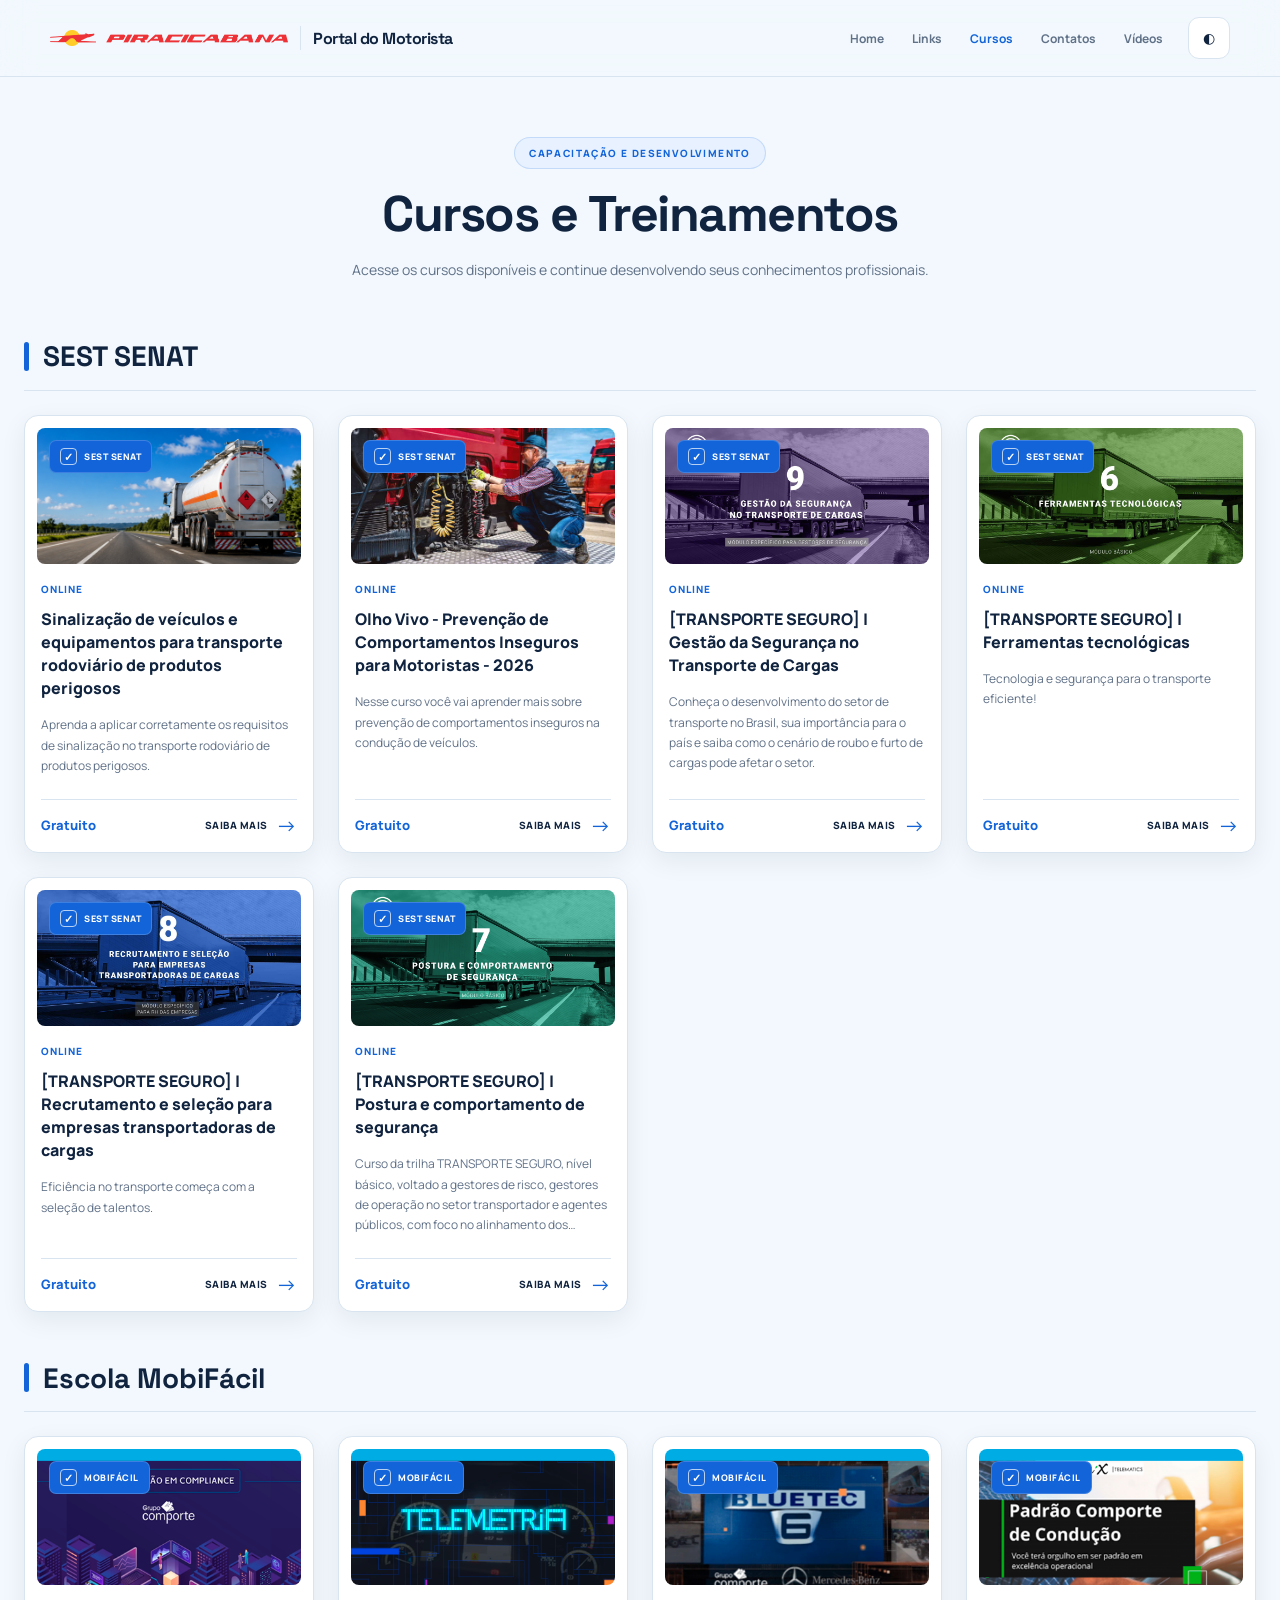
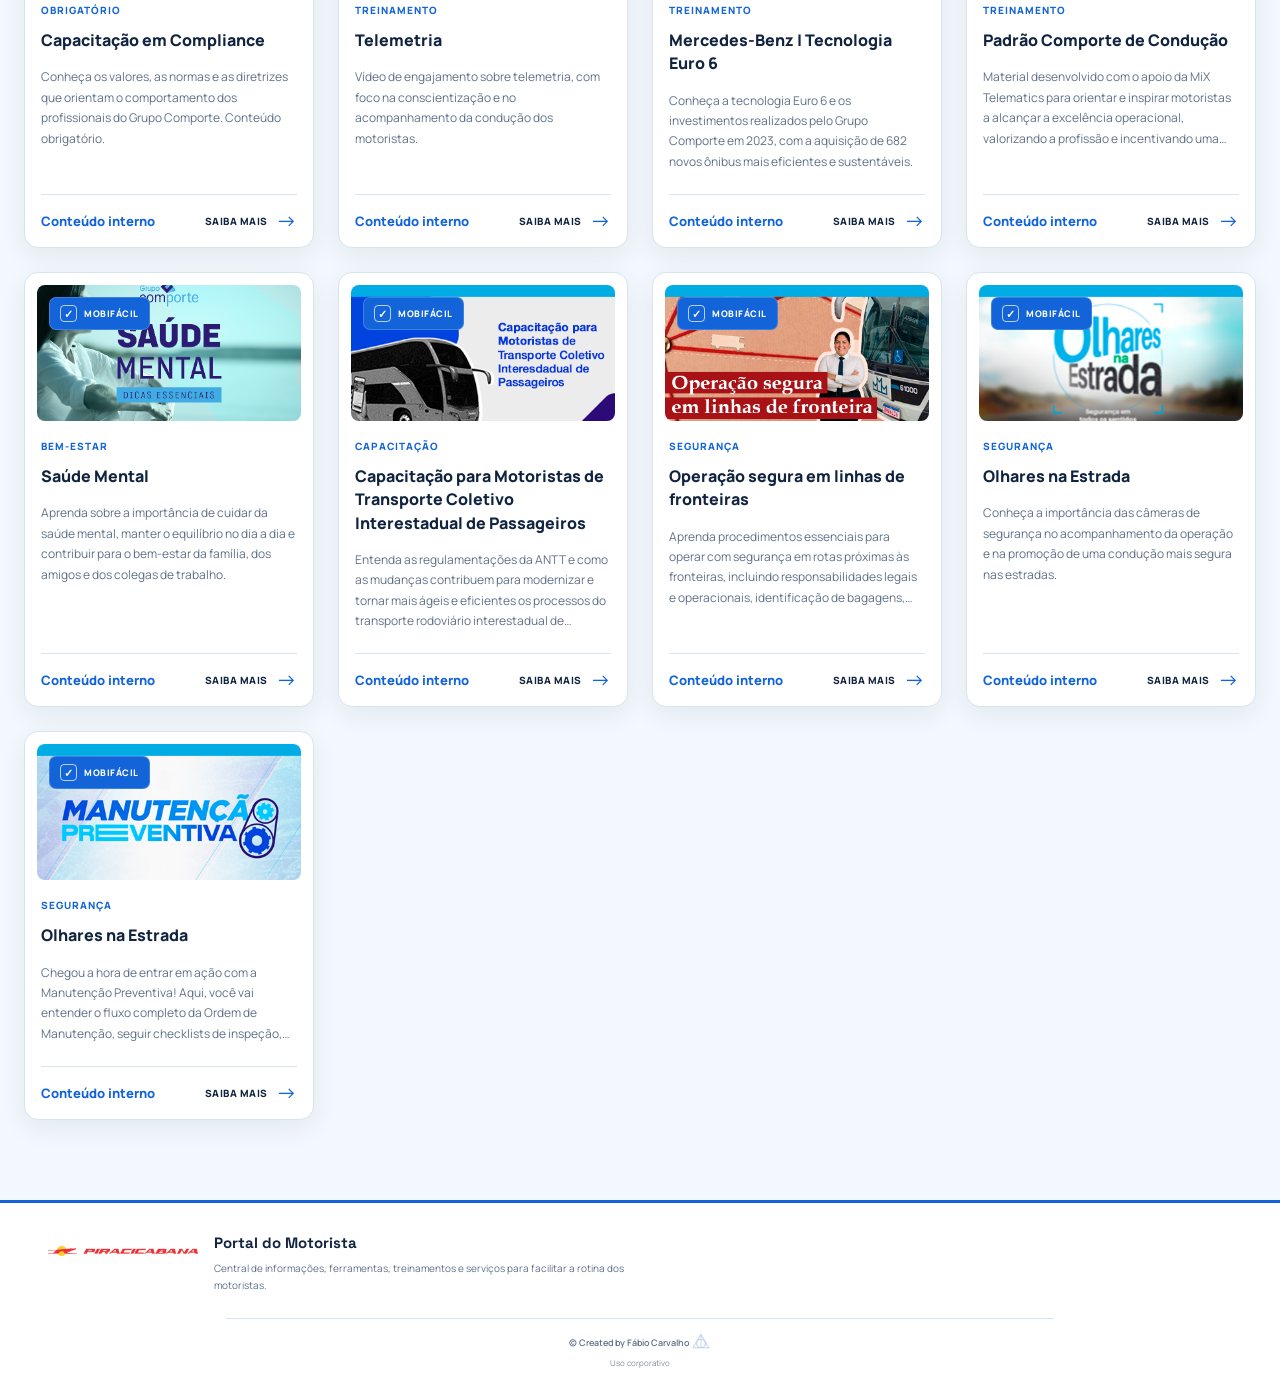
==== Cursos_sest_mobi.html @ 4ea22670 "Add files via upload" ====
<!DOCTYPE html>
<html lang="pt-BR">
<head>
    <meta charset="UTF-8">
    <meta name="viewport" content="width=device-width, initial-scale=1.0">

    <meta name="description"
          content="Portal do Motorista - Cursos EAD e treinamentos para motoristas.">

    <meta name="theme-color" content="#f2f8fd">

    <title>Cursos e Tutoriais | Portal do Motorista</title>

    <!-- Fontes -->
    <link rel="preconnect" href="https://fonts.googleapis.com">
    <link rel="preconnect" href="https://fonts.gstatic.com" crossorigin>

    <link href="https://fonts.googleapis.com/css2?family=Manrope:wght@400;500;600;700;800&family=Space+Grotesk:wght@500;600;700&display=swap"
          rel="stylesheet">

    <!-- CSS -->
    <link rel="stylesheet" href="css/Curso_EAD.css">

    <!-- Tema inicial -->
    <script>
        try {
            const tema = localStorage.getItem("portal-theme");
            if (tema === "dark") {
                document.documentElement.dataset.theme = "dark";
            }
        } catch (error) {
            // A página continua funcionando sem localStorage.
        }
    </script>
</head>

<body>

    <!-- =========================================
         CABEÇALHO
    ========================================== -->
    <header class="portal-header">

        <div class="header-container">

            <a href="index.html" class="portal-brand"
               aria-label="Portal do Motorista - Página inicial">

                <span class="portal-logo">
                    <img
                        src="Imagens/logo-piracicabana.png"
                        alt="Piracicabana"
                        onerror="this.style.display='none';"
                    >
                </span>

                <span class="brand-divider"></span>

                <span class="brand-title">
                    Portal do Motorista
                </span>

            </a>

            <!-- MENU DESKTOP -->
            <nav class="desktop-menu" aria-label="Menu principal">

                <a href="index.html">Home</a>

                <a href="index.html#links">Links</a>

                <a href="videos_e_tutoriais.html" class="active">
                    Cursos
                </a>

                <a href="index.html#contatos">Contatos</a>

                    <a href="videos_e_tutoriais.html">Vídeos <span></span></a>

            </nav>

            <!-- FERRAMENTAS -->
            <div class="header-tools">

                <button
                    class="portal-theme"
                    id="themeButton"
                    type="button"
                    aria-label="Ativar tema escuro"
                    title="Alternar tema"
                >
                    ◐
                </button>

                <button
                    class="menu-button"
                    id="menuButton"
                    type="button"
                    aria-label="Abrir menu"
                    aria-expanded="false"
                    aria-controls="mobileMenu"
                >
                    <span></span>
                    <span></span>
                    <span></span>
                </button>

            </div>

        </div>

        <!-- MENU MOBILE -->
        <nav class="mobile-menu"
             id="mobileMenu"
             aria-label="Menu para dispositivos móveis"
             inert>

            <a href="index.html">
                Home <span aria-hidden="true">→</span>
            </a>

            <a href="index.html#links">
                Links <span aria-hidden="true">→</span>
            </a>

            <a href="videos_e_tutoriais.html" class="active">
                Cursos <span aria-hidden="true">→</span>
            </a>

            <a href="index.html#contatos">
                Contatos <span aria-hidden="true">→</span>
            </a>

            <a href="videos_e_tutoriais.html">Vídeos<span></span></a>


        </nav>

    </header>

    <!-- =========================================
         CONTEÚDO PRINCIPAL
    ========================================== -->
    <main class="cursos-main">

        <section class="cursos-section"
                 aria-labelledby="paginaTitulo">

            <!-- INTRODUÇÃO -->
            <div class="cursos-header">

                <span class="section-tag">
                    CAPACITAÇÃO E DESENVOLVIMENTO
                </span>

                <h1 id="paginaTitulo">
                    Cursos e Treinamentos
                </h1>

                <p>
                    Acesse os cursos disponíveis e continue
                    desenvolvendo seus conhecimentos profissionais.
                </p>

            </div>

            <!--
                O JAVASCRIPT CRIA AUTOMATICAMENTE
                AS SEÇÕES SEST SENAT E MOBIFÁCIL.
            -->
            <div id="cursosGroups" class="cursos-groups"></div>

        </section>

    </main>

    <!-- =========================================
         RODAPÉ
    ========================================== -->
    <footer class="portal-footer" id="rodape">

        <div class="footer-container">

            <div class="footer-brand">

                <div class="footer-logo">

                    <span class="portal-logo small">

                        <img
                            src="Imagens/logo-piracicabana.png"
                            alt="Piracicabana"
                            onerror="this.style.display='none';"
                        >

                    </span>

                    <div class="footer-info">

                        <span class="footer-title">
                            Portal do Motorista
                        </span>

                        <p>
                            Central de informações, ferramentas,
                            treinamentos e serviços para facilitar
                            a rotina dos motoristas.
                        </p>

                    </div>

                </div>

            </div>

            <div class="footer-bottom">

                <span>
                    © Created by Fábio Carvalho
                    <img
                        src="Imagens/ChatGPT Image 16 de set. de 2026, 04_20_43.png"
                        alt=""
                        aria-hidden="true"
                    >
                </span>

                <span>Uso corporativo</span>

            </div>

        </div>

    </footer>

    <!-- JAVASCRIPT -->
    <script src="script/Script_EAD.js" defer></script>

</body>
</html>
---- css/Curso_EAD.css ----
/* =====================================================
   PORTAL DO MOTORISTA
   Cursos EAD — Piracicabana
   Tema claro/escuro e layout responsivo
===================================================== */

/* =====================================================
   1. VARIÁVEIS E TEMAS
===================================================== */

:root {
    color-scheme: light;

    --background: #f2f8fd;
    --foreground: #10233f;
    --card: #ffffff;
    --surface: #ffffff;

    --primary: #1264d8;
    --primary-soft: #e7f1ff;

    --muted: #607188;
    --border: #d8e4ef;

    --texto-principal: var(--foreground);
    --texto-secundario: var(--muted);
    --modal-fundo: var(--card);
    --vermelho: var(--primary);

    --radius: 13px;
    --shadow-card: 0 8px 26px rgba(16, 35, 63, 0.07);
    --shadow-hover: 0 16px 36px rgba(18, 100, 216, 0.15);

    --container: 1400px;
}

html[data-theme="dark"],
body.dark {
    color-scheme: dark;

    --background: #101b2d;
    --foreground: #edf5ff;
    --card: #19283d;
    --surface: #152238;

    --primary: #2f8cff;
    --primary-soft: #243b5b;

    --muted: #b0bfd2;
    --border: #334963;

    --texto-principal: var(--foreground);
    --texto-secundario: var(--muted);
    --modal-fundo: var(--card);
    --vermelho: var(--primary);

    --shadow-card: 0 8px 26px rgba(0, 0, 0, 0.16);
    --shadow-hover: 0 16px 36px rgba(0, 0, 0, 0.28);
}

/* =====================================================
   2. RESET
===================================================== */

* {
    box-sizing: border-box;
}

html {
    scroll-behavior: smooth;
    scroll-padding-top: 100px;
}

body {
    min-height: 100vh;
    margin: 0;

    display: flex;
    flex-direction: column;

    background: var(--background);
    color: var(--foreground);

    font-family: "Manrope", sans-serif;
    -webkit-font-smoothing: antialiased;

    transition:
        background-color 0.25s ease,
        color 0.25s ease;
}

body,
button,
a {
    -webkit-tap-highlight-color: transparent;
}

button,
input {
    font: inherit;
}

button {
    color: inherit;
}

a {
    color: inherit;
}

img {
    max-width: 100%;
}

button:focus-visible,
a:focus-visible {
    outline: 3px solid var(--primary);
    outline-offset: 4px;
}

::selection {
    background: var(--primary);
    color: #ffffff;
}

/* =====================================================
   3. CABEÇALHO — PADRÃO DO PORTAL DO MOTORISTA
   Mantém a identidade do CSS de referência
===================================================== */

.portal-header {
    position: sticky;
    top: 0;
    z-index: 1000;

    background: #f2f8fddd;
    border-bottom: 1px solid var(--border);

    backdrop-filter: blur(16px);
    -webkit-backdrop-filter: blur(16px);

    transition:
        background-color 0.25s ease,
        border-color 0.25s ease;
}

body.dark .portal-header,
html[data-theme="dark"] .portal-header {
    background: #101b2ddd;
}

.header-container {
    width: 100%;
    max-width: 1236px;
    min-height: 76px;

    margin: 0 auto;
    padding: 0 28px;

    display: flex;
    align-items: center;
    gap: 25px;

    position: relative;
}

/* MARCA / LOGO */

.portal-brand {
    min-width: 0;

    display: flex;
    align-items: center;
    gap: 12px;

    text-decoration: none;
    white-space: nowrap;
}

.portal-logo {
    flex: 0 0 auto;

    width: 238px;
    height: 38px;

    display: grid;
    place-items: center;

    overflow: hidden;
    border-radius: 11px;

    background: transparent;
    color: var(--primary);

    font-size: 21px;
    font-weight: 800;
}

.portal-logo img {
    display: block;
    width: 100%;
    height: 100%;
    object-fit: contain;
    object-position: left center;
}

.portal-logo.small {
    width: 30px;
    height: 30px;
    font-size: 16px;
    border-radius: 9px;
}

.brand-divider {
    height: 24px;
    border-left: 1px solid var(--border);
}

.brand-title {
    font-family: "Space Grotesk", sans-serif;
    font-size: 16px;
    font-weight: 700;
    letter-spacing: -0.03em;
}

/* MENU DESKTOP */

.desktop-menu {
    display: flex;
    align-items: center;
    gap: 28px;
    margin-left: auto;
}

.desktop-menu a,
.footer-column a,
.footer-column span {
    color: var(--muted);
    font-size: 12px;
    font-weight: 700;
    text-decoration: none;
    white-space: nowrap;
    transition: color 0.18s ease;
}

.desktop-menu a:hover,
.desktop-menu a.active,
.footer-column a:hover {
    color: var(--primary);
}

/* FERRAMENTAS DO HEADER */

.header-tools {
    display: flex;
    align-items: center;
    gap: 8px;
    flex: 0 0 auto;
}

.portal-theme,
.menu-button {
    width: 42px;
    height: 42px;
    padding: 0;

    display: grid;
    place-items: center;

    border: 1px solid var(--border);
    border-radius: 11px;

    background: var(--card);
    color: var(--foreground);

    cursor: pointer;

    transition:
        border-color 0.2s ease,
        background-color 0.2s ease,
        transform 0.2s ease;
}

.portal-theme {
    font-size: 22px;
    line-height: 1;
}

.portal-theme:hover,
.menu-button:hover {
    border-color: var(--primary);
    transform: translateY(-1px);
}

/* BOTÃO HAMBÚRGUER */

.menu-button {
    display: none;
    position: relative;
    overflow: visible;
}

.menu-button span {
    position: absolute;
    left: 50%;
    width: 21px;
    height: 2px;
    background: var(--foreground);
    border-radius: 10px;
    transform: translateX(-50%);

    transition:
        top 0.25s ease,
        transform 0.25s ease,
        opacity 0.25s ease,
        width 0.25s ease;
}

.menu-button span:nth-child(1) { top: 12px; }
.menu-button span:nth-child(2) { top: 19px; }
.menu-button span:nth-child(3) { top: 26px; }

.menu-button.active {
    border-color: var(--primary);
    background: var(--primary-soft);
}

.menu-button.active span:nth-child(1) {
    top: 19px;
    transform: translateX(-50%) rotate(45deg);
}

.menu-button.active span:nth-child(2) {
    opacity: 0;
    width: 0;
}

.menu-button.active span:nth-child(3) {
    top: 19px;
    transform: translateX(-50%) rotate(-45deg);
}

/* MENU MOBILE */

.mobile-menu {
    display: none;
}

/* TELAS MÉDIAS */

@media (max-width: 1200px) {
    .header-container {
        gap: 16px;
        padding-right: 22px;
        padding-left: 22px;
    }

    .portal-logo {
        width: 190px;
    }

    .desktop-menu {
        gap: 18px;
    }
}

/* CELULAR / MENU MOBILE */

@media (max-width: 760px) {
    .header-container {
        min-height: 68px;
        padding: 0 18px;
    }

    .portal-brand {
        display: flex;
        align-items: center;
        gap: 8px;
    }

    .portal-logo {
        width: 190px;
        height: 32px;
    }

    .brand-title {
        font-size: 14px;
    }

    .brand-divider {
        height: 20px;
    }

    .header-tools {
        margin-left: auto;
        gap: 8px;
    }

    .portal-theme {
        display: grid;
        place-items: center;
    }

    .menu-button {
        display: grid;
        place-items: center;
    }

    .desktop-menu {
        display: none;
    }

    .mobile-menu {
        position: absolute;
        top: 100%;
        right: 0;
        left: 0;
        z-index: 1001;

        display: flex;
        flex-direction: column;
        padding: 10px 18px 20px;

        background: var(--background);
        border-bottom: 1px solid var(--border);
        box-shadow: 0 12px 24px rgba(0, 0, 0, 0.06);

        opacity: 0;
        visibility: hidden;
        pointer-events: none;
        transform: translateY(-8px);

        transition:
            opacity 0.22s ease,
            visibility 0.22s ease,
            transform 0.22s ease;
    }

    .mobile-menu.active {
        opacity: 1;
        visibility: visible;
        pointer-events: auto;
        transform: translateY(0);
    }

    .mobile-menu a {
        display: flex;
        align-items: center;
        justify-content: space-between;
        gap: 15px;

        padding: 15px 4px;
        border-bottom: 1px solid var(--border);

        color: var(--foreground);
        font-family: "Space Grotesk", sans-serif;
        font-size: 16px;
        font-weight: 700;
        text-decoration: none;

        transition: color 0.2s ease;
    }

    .mobile-menu a:last-child {
        border-bottom: 0;
    }

    .mobile-menu a:hover,
    .mobile-menu a.active {
        color: var(--primary);
    }

    .mobile-menu a span {
        color: var(--primary);
    }
}

@media (max-width: 430px) {
    .header-container {
        gap: 10px;
        padding-right: 12px;
        padding-left: 12px;
    }

    .portal-brand {
        gap: 8px;
    }

    .portal-brand .portal-logo {
        width: 125px;
        height: 30px;
    }

    .brand-title {
        font-size: 12px;
    }

    .portal-theme,
    .menu-button {
        width: 38px;
        height: 38px;
    }
}

/* =====================================================
   7. CONTEÚDO DOS CURSOS
===================================================== */

.cursos-main {
    flex: 1;
    width: 100%;

    padding: 60px 24px 80px;
}

.cursos-section {
    width: 100%;
    max-width: var(--container);

    margin: 0 auto;
}

/* INTRODUÇÃO */

.cursos-header {
    max-width: 760px;

    margin: 0 auto 56px;

    text-align: center;
}

.section-tag {
    display: inline-flex;
    align-items: center;
    justify-content: center;

    padding: 8px 14px;
    margin-bottom: 17px;

    border: 1px solid rgba(18, 100, 216, 0.17);
    border-radius: 999px;

    background: var(--primary-soft);
    color: var(--primary);

    font-size: 10px;
    font-weight: 800;
    letter-spacing: 1.4px;
}

.cursos-header h1 {
    margin: 0 0 15px;

    color: var(--texto-principal);

    font-family: "Space Grotesk", sans-serif;
    font-size: clamp(32px, 4.5vw, 50px);
    font-weight: 700;
    letter-spacing: -1.5px;
    line-height: 1.12;
}

.cursos-header p {
    max-width: 650px;

    margin: 0 auto;

    color: var(--texto-secundario);

    font-size: 14px;
    line-height: 1.8;
}

/* =====================================================
   8. GRUPOS DE CURSOS
===================================================== */

.cursos-groups {
    display: flex;
    flex-direction: column;
    gap: 48px;

    width: 100%;
}

.curso-group {
    width: 100%;
    min-width: 0;
}

.curso-group-title {
    display: flex;
    align-items: center;
    gap: 14px;

    margin: 0 0 24px;
    padding: 0 0 15px;

    color: var(--texto-principal);

    font-family: "Space Grotesk", sans-serif;
    font-size: clamp(22px, 2.5vw, 28px);
    font-weight: 700;
    line-height: 1.3;

    border-bottom: 1px solid var(--border);
}

.curso-group-title::before {
    content: "";

    display: block;
    flex: 0 0 auto;

    width: 5px;
    height: 29px;

    border-radius: 8px;
    background: var(--primary);
}

.cursos-grid {
    display: grid;

    grid-template-columns: repeat(4, minmax(0, 1fr));
    gap: 24px;

    align-items: stretch;
}

/* =====================================================
   9. CARD DO CURSO
===================================================== */

.curso-card {
    min-width: 0;
    min-height: 100%;

    display: flex;
    flex-direction: column;

    overflow: hidden;

    background: var(--card);
    color: var(--texto-principal);

    border: 1px solid var(--border);
    border-radius: 14px;

    box-shadow: var(--shadow-card);

    transition:
        transform 0.25s ease,
        box-shadow 0.25s ease,
        border-color 0.25s ease,
        background-color 0.25s ease;
}

.curso-card:hover {
    transform: translateY(-5px);

    border-color: var(--primary);
    box-shadow: var(--shadow-hover);
}

.curso-imagem-link {
    display: block;
    padding: 12px 12px 0;

    text-decoration: none;
}

.curso-imagem {
    position: relative;

    width: 100%;
    aspect-ratio: 291 / 150;

    overflow: hidden;

    border-radius: 8px;
    background: var(--primary-soft);
}

.curso-imagem img {
    display: block;

    width: 100%;
    height: 100%;

    object-fit: cover;

    transition: transform 0.4s ease;
}

.curso-card:hover .curso-imagem img {
    transform: scale(1.045);
}

/* IMAGEM INDISPONÍVEL */

.curso-imagem img.imagem-indisponivel {
    object-fit: contain;
    padding: 18px;
}

/* SELO SOBRE A IMAGEM */

.curso-selo {
    position: absolute;
    top: 12px;
    left: 12px;

    max-width: calc(100% - 24px);

    display: inline-flex;
    align-items: center;
    gap: 7px;

    padding: 7px 10px;

    overflow: hidden;

    border: 1px solid rgba(255, 255, 255, 0.18);
    border-radius: 7px;

    background: var(--primary);
    color: #ffffff;

    font-size: 9px;
    font-weight: 800;
    letter-spacing: 0.5px;

    white-space: nowrap;
    text-overflow: ellipsis;
}

.curso-selo-icone {
    width: 17px;
    height: 17px;

    display: inline-flex;
    align-items: center;
    justify-content: center;

    flex: 0 0 auto;

    border: 1px solid rgba(255, 255, 255, 0.7);
    border-radius: 4px;

    font-size: 11px;
    line-height: 1;
}

/* =====================================================
   10. INFORMAÇÕES DO CURSO
===================================================== */

.curso-conteudo {
    flex: 1;

    display: flex;
    flex-direction: column;

    padding: 18px 16px 16px;
}

.curso-categoria {
    display: block;

    margin-bottom: 12px;

    color: var(--primary);

    font-size: 10px;
    font-weight: 800;
    letter-spacing: 1px;
    text-transform: uppercase;
}

.curso-titulo {
    margin: 0 0 15px;

    color: var(--texto-principal);

    font-family: "Manrope", sans-serif;
    font-size: 16px;
    font-weight: 800;
    line-height: 1.45;

    overflow-wrap: anywhere;
}

.curso-descricao {
    display: -webkit-box;
    -webkit-box-orient: vertical;
    -webkit-line-clamp: 4;

    overflow: hidden;

    margin: 0 0 22px;

    color: var(--texto-secundario);

    font-size: 12px;
    font-weight: 400;
    line-height: 1.7;
}

/* =====================================================
   11. RODAPÉ DO CARD
===================================================== */

.curso-rodape {
    display: flex;
    align-items: center;
    justify-content: space-between;
    flex-wrap: wrap;

    gap: 12px;

    margin-top: auto;
    padding-top: 15px;

    border-top: 1px solid var(--border);
}

.curso-preco {
    color: var(--primary);

    font-size: 13px;
    font-weight: 800;
}

.curso-link {
    display: inline-flex;
    align-items: center;
    justify-content: center;
    gap: 8px;

    color: var(--texto-principal);

    font-size: 10px;
    font-weight: 800;
    letter-spacing: 0.5px;

    text-decoration: none;
    white-space: nowrap;

    transition: color 0.2s ease;
}

.curso-link:hover {
    color: var(--primary);
}

.curso-seta {
    color: var(--primary);

    font-size: 21px;
    font-weight: 400;
    line-height: 1;

    transition: transform 0.2s ease;
}

.curso-link:hover .curso-seta {
    transform: translateX(4px);
}

.curso-link:focus-visible,
.curso-imagem-link:focus-visible {
    outline: 3px solid var(--primary);
    outline-offset: 3px;
}

/* =====================================================
   12. RODAPÉ DO PORTAL
===================================================== */

.portal-footer {
    width: 100%;
    margin-top: auto;

    background: var(--card);
    border-top: 3px solid var(--primary);

    transition:
        background-color 0.25s ease,
        border-color 0.25s ease;
}

.footer-container {
    width: 100%;
    max-width: 1240px;

    margin: 0 auto;
    padding: 28px 28px 0;

    display: flex;
    flex-direction: column;
}

.footer-brand {
    display: flex;
    align-items: flex-start;
}

.footer-logo {
    display: flex;
    align-items: flex-start;
    gap: 16px;
}

.footer-logo .portal-logo.small {
    width: 150px;
    height: 35px;

    margin-top: 2px;
}

.footer-info {
    display: flex;
    flex-direction: column;
}

.footer-title {
    display: block;

    color: var(--foreground);

    font-family: "Space Grotesk", sans-serif;
    font-size: 15px;
    font-weight: 700;
    line-height: 1.6;
}

.footer-info p {
    max-width: 420px;

    margin: 5px 0 0;

    color: var(--muted);

    font-size: 10px;
    line-height: 1.7;
}

.footer-bottom {
    width: 70%;

    margin: 24px auto 0;
    padding: 15px 0 18px;

    display: flex;
    flex-direction: column;
    align-items: center;
    justify-content: center;

    gap: 5px;

    border-top: 1px solid var(--border);

    color: var(--muted);

    font-size: 9px;
    line-height: 1.5;
    text-align: center;
}

.footer-bottom span:first-child {
    display: inline-flex;
    align-items: center;
    justify-content: center;
    gap: 3px;

    font-weight: 600;
}

.footer-bottom span img {
    display: inline-block;

    width: 18px;
    height: 18px;

    object-fit: contain;

    position: relative;
    top: -2px;
}

.footer-bottom span:last-child {
    font-size: 8px;
    opacity: 0.8;
}

/* =====================================================
   13. TELAS MÉDIAS
===================================================== */

@media (max-width: 1200px) {
    .header-container {
        gap: 16px;
        padding-right: 22px;
        padding-left: 22px;
    }

    .portal-logo {
        width: 155px;
    }

    .desktop-menu {
        gap: 17px;
    }

    .desktop-menu a {
        font-size: 11px;
    }

    .cursos-grid {
        grid-template-columns: repeat(3, minmax(0, 1fr));
        gap: 20px;
    }
}

/* =====================================================
   14. TABLETS E MENU MOBILE
===================================================== */

@media (max-width: 760px) {
    .header-container {
        min-height: 70px;
        padding: 0 20px;
    }

    .desktop-menu {
        display: none;
    }

    .header-tools {
        margin-left: auto;
    }

    .menu-button {
        display: grid;
    }

    .mobile-menu {
        position: absolute;
        top: 100%;
        right: 0;
        left: 0;
        z-index: 1001;

        display: flex;
        flex-direction: column;

        padding: 8px 22px 18px;

        background: var(--background);
        border-bottom: 1px solid var(--border);
        box-shadow: 0 12px 24px rgba(0, 0, 0, 0.06);

        opacity: 0;
        visibility: hidden;
        pointer-events: none;

        transform: translateY(-8px);

        transition:
            opacity 0.22s ease,
            visibility 0.22s ease,
            transform 0.22s ease;
    }

    .mobile-menu.active {
        opacity: 1;
        visibility: visible;
        pointer-events: auto;
        transform: translateY(0);
    }

    .mobile-menu a {
        display: flex;
        align-items: center;
        justify-content: space-between;

        gap: 15px;

        padding: 15px 4px;

        border-bottom: 1px solid var(--border);

        color: var(--foreground);

        font-family: "Space Grotesk", sans-serif;
        font-size: 15px;
        font-weight: 700;

        text-decoration: none;

        transition: color 0.2s ease;
    }

    .mobile-menu a:last-child {
        border-bottom: 0;
    }

    .mobile-menu a:hover,
    .mobile-menu a.active {
        color: var(--primary);
    }

    .mobile-menu a span {
        color: var(--primary);
        font-size: 19px;
    }

    .cursos-main {
        padding: 48px 22px 60px;
    }

    .cursos-header {
        margin-bottom: 42px;
    }

    .cursos-grid {
        grid-template-columns: repeat(2, minmax(0, 1fr));
        gap: 18px;
    }

    .curso-group-title {
        font-size: 24px;
    }

    .footer-container {
        padding-right: 22px;
        padding-left: 22px;
    }
}

/* =====================================================
   15. CELULARES
===================================================== */

@media (max-width: 560px) {
    .header-container {
        min-height: 66px;
        padding: 0 13px;
        gap: 9px;
    }

    .portal-brand {
        gap: 8px;
    }

    .portal-brand .portal-logo {
       width: 238px;
    height: 38px;
    }

    .brand-divider {
        height: 21px;
    }

    .brand-title {
        max-width: 105px;

        font-size: 11px;
        line-height: 1.25;

        white-space: normal;
    }

    .header-tools {
        gap: 6px;
    }

    .portal-theme,
    .menu-button {
        width: 37px;
        height: 37px;
        border-radius: 9px;
    }

    .portal-theme {
        font-size: 19px;
    }

    .mobile-menu {
        padding-right: 16px;
        padding-left: 16px;
    }

    .cursos-main {
        padding: 35px 14px 45px;
    }

    .cursos-header {
        margin-bottom: 35px;
    }

    .section-tag {
        padding: 7px 10px;
        font-size: 8px;
        letter-spacing: 1px;
    }

    .cursos-header h1 {
        font-size: 32px;
        letter-spacing: -0.8px;
    }

    .cursos-header p {
        font-size: 12px;
        line-height: 1.8;
    }

    .cursos-groups {
        gap: 35px;
    }

    .curso-group-title {
        margin-bottom: 18px;
        padding-bottom: 12px;
        font-size: 22px;
    }

    .curso-group-title::before {
        height: 24px;
    }

    .cursos-grid {
        grid-template-columns: repeat(2, minmax(0, 1fr));
        gap: 12px;
    }

    .curso-card {
        border-radius: 11px;
    }

    .curso-imagem-link {
        padding: 8px 8px 0;
    }

    .curso-imagem {
        border-radius: 6px;
    }

    .curso-selo {
        top: 7px;
        left: 7px;
        gap: 4px;
        padding: 5px 6px;
        font-size: 7px;
    }

    .curso-selo-icone {
        width: 13px;
        height: 13px;
        font-size: 9px;
    }

    .curso-conteudo {
        padding: 12px 10px 11px;
    }

    .curso-categoria {
        margin-bottom: 8px;
        font-size: 8px;
        letter-spacing: 0.6px;
    }

    .curso-titulo {
        margin-bottom: 10px;
        font-size: 13px;
        line-height: 1.4;
    }

    .curso-descricao {
        margin-bottom: 15px;
        font-size: 10px;
        line-height: 1.6;
        -webkit-line-clamp: 4;
    }

    .curso-rodape {
        align-items: flex-start;
        flex-direction: column;
        gap: 9px;
        padding-top: 11px;
    }

    .curso-preco {
        font-size: 11px;
    }

    .curso-link {
        gap: 5px;
        font-size: 9px;
    }

    .curso-seta {
        font-size: 17px;
    }

    .footer-container {
        padding: 23px 14px 0;
    }

    .footer-logo {
        gap: 10px;
    }

    .footer-logo .portal-logo.small {
        width: 100px;
        height: 27px;
    }

    .footer-title {
        font-size: 12px;
    }

    .footer-info p {
        max-width: 240px;
        font-size: 9px;
    }

    .footer-bottom {
        width: 100%;
        margin-top: 20px;
    }
}

/* =====================================================
   16. CELULARES ESTREITOS
===================================================== */

@media (max-width: 370px) {
    .portal-brand .portal-logo {
        width: 88px;
    }

    .brand-title {
        max-width: 83px;
        font-size: 10px;
    }

    .header-container {
        padding-right: 9px;
        padding-left: 9px;
    }

    .portal-theme,
    .menu-button {
        width: 34px;
        height: 34px;
    }

    .cursos-grid {
        grid-template-columns: minmax(0, 1fr);
        gap: 16px;
    }

    .curso-imagem-link {
        padding: 10px 10px 0;
    }

    .curso-conteudo {
        padding: 15px;
    }

    .curso-titulo {
        font-size: 15px;
    }

    .curso-descricao {
        font-size: 11px;
    }

    .curso-rodape {
        flex-direction: row;
        align-items: center;
    }
}

/* =====================================================
   17. ANIMAÇÕES ACESSÍVEIS
===================================================== */

@media (prefers-reduced-motion: reduce) {
    *,
    *::before,
    *::after {
        scroll-behavior: auto !important;
        animation-duration: 0.01ms !important;
        animation-iteration-count: 1 !important;
        transition-duration: 0.01ms !important;
    }
}
/* Reduz o símbolo do botão de tema */
button.portal-theme {
    font-size: 14px !important;
    line-height: 1 !important;
    font-family: Arial, sans-serif !important;
    padding: 0 !important;
}
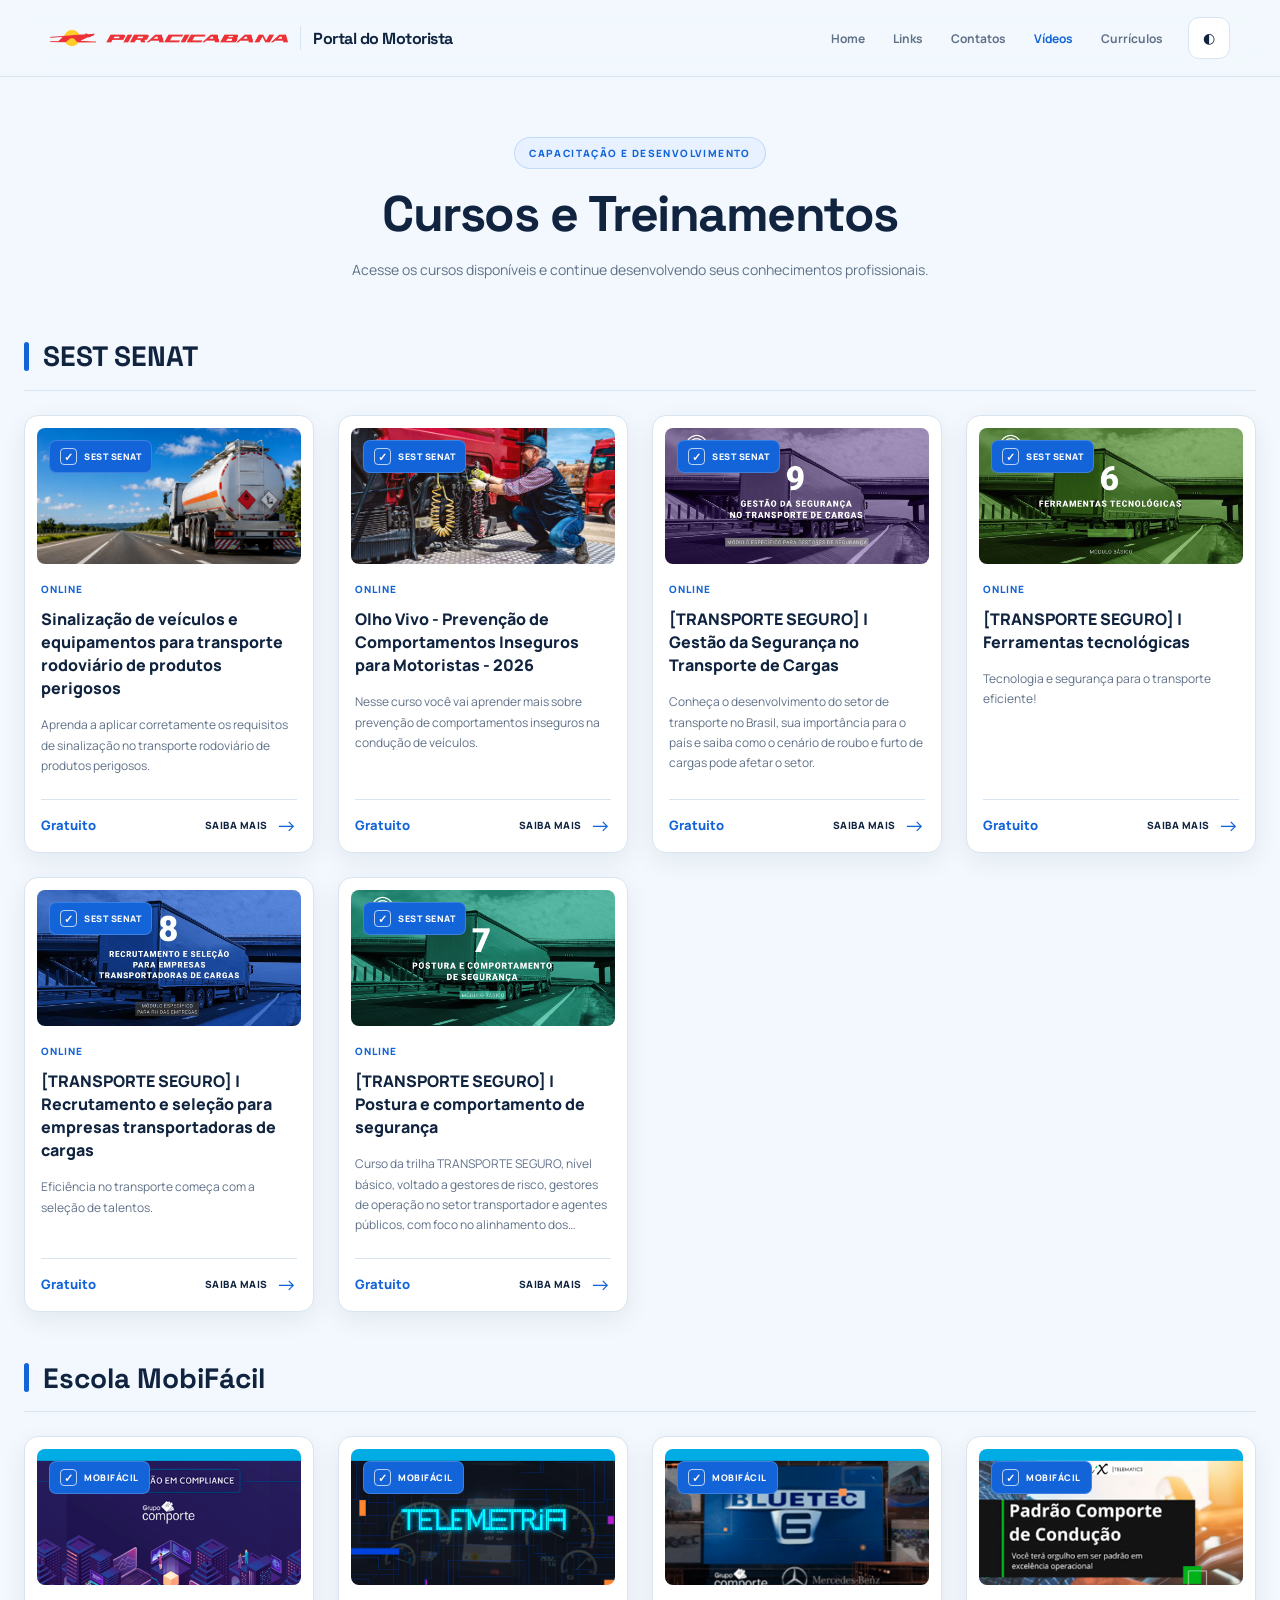
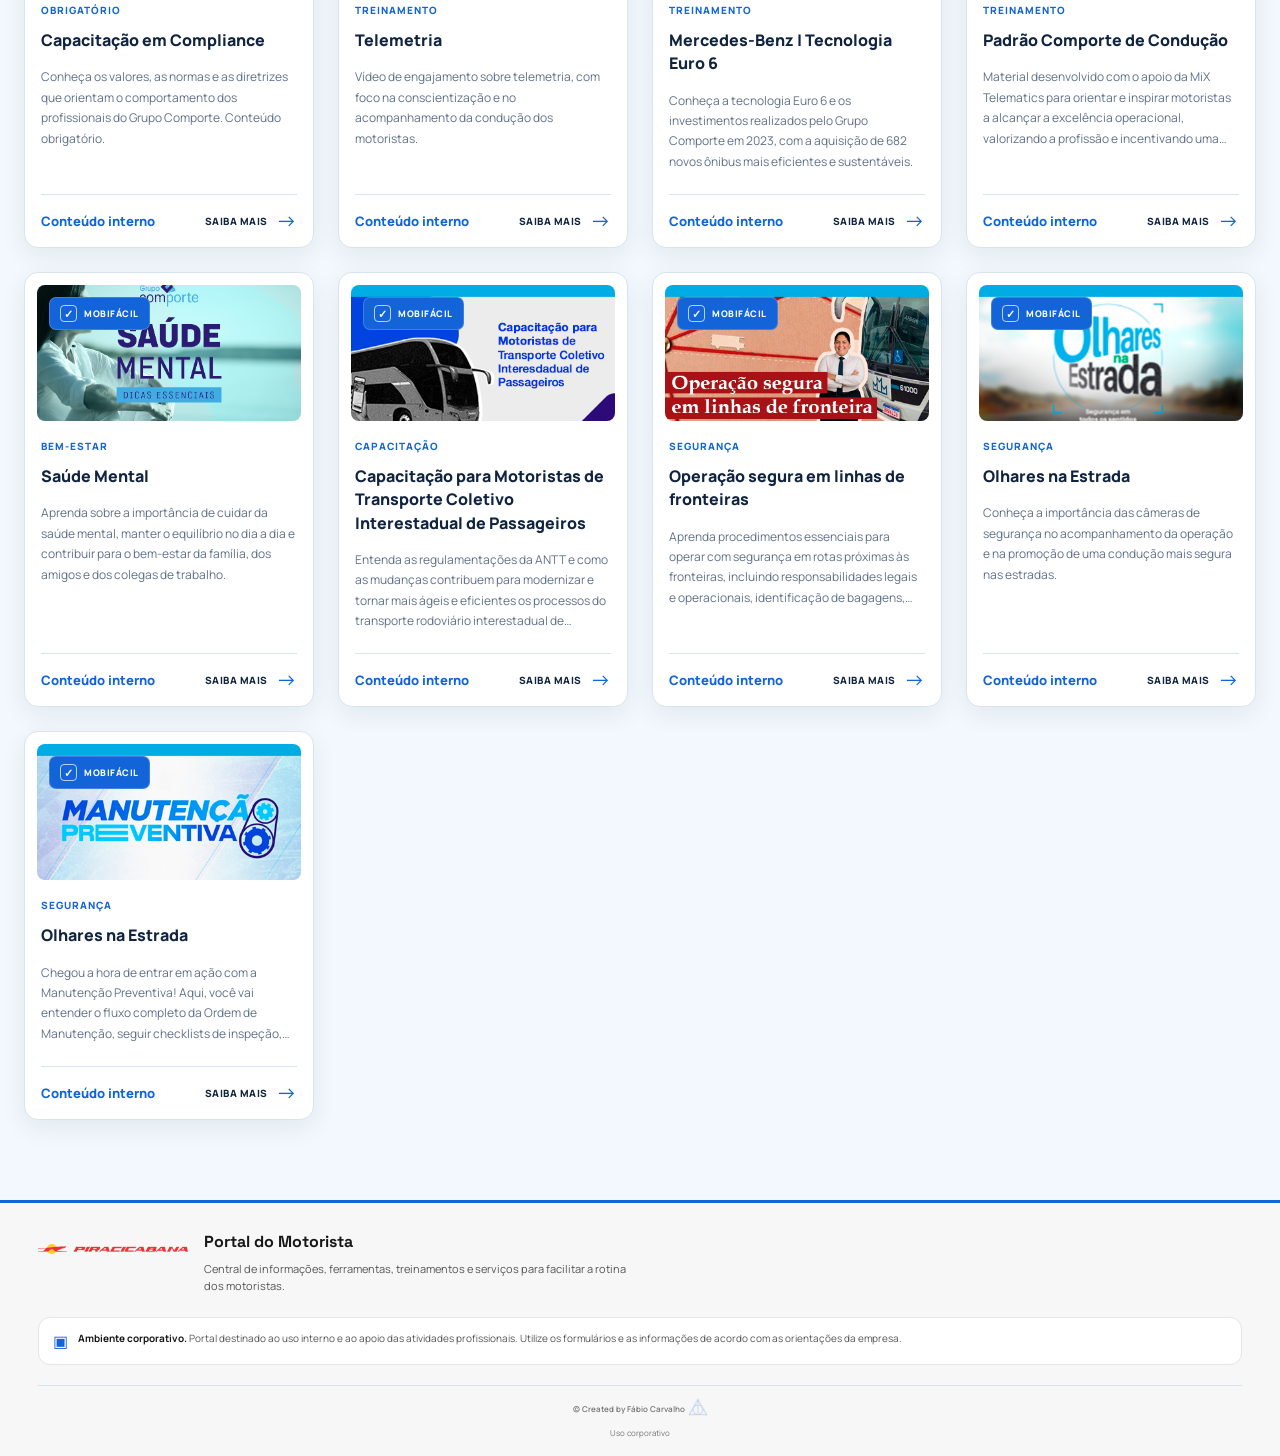
==== commit d016a87f: "Add files via upload" ====
--- a/Cursos_sest_mobi.html
+++ b/Cursos_sest_mobi.html
@@ -1,240 +1,192 @@
-
-<!DOCTYPE html>
-<html lang="pt-BR">
-<head>
-    <meta charset="UTF-8">
-    <meta name="viewport" content="width=device-width, initial-scale=1.0">
-
-    <meta name="description"
-          content="Portal do Motorista - Cursos EAD e treinamentos para motoristas.">
-
-    <meta name="theme-color" content="#f2f8fd">
-
-    <title>Cursos e Tutoriais | Portal do Motorista</title>
-
-    <!-- Fontes -->
-    <link rel="preconnect" href="https://fonts.googleapis.com">
-    <link rel="preconnect" href="https://fonts.gstatic.com" crossorigin>
-
-    <link href="https://fonts.googleapis.com/css2?family=Manrope:wght@400;500;600;700;800&family=Space+Grotesk:wght@500;600;700&display=swap"
-          rel="stylesheet">
-
-    <!-- CSS -->
-    <link rel="stylesheet" href="css/Curso_EAD.css">
-
-    <!-- Tema inicial -->
-    <script>
-        try {
-            const tema = localStorage.getItem("portal-theme");
-            if (tema === "dark") {
-                document.documentElement.dataset.theme = "dark";
-            }
-        } catch (error) {
-            // A página continua funcionando sem localStorage.
-        }
-    </script>
-</head>
-
-<body>
-
-    <!-- =========================================
-         CABEÇALHO
-    ========================================== -->
-    <header class="portal-header">
-
-        <div class="header-container">
-
-            <a href="index.html" class="portal-brand"
-               aria-label="Portal do Motorista - Página inicial">
-
-                <span class="portal-logo">
-                    <img
-                        src="Imagens/logo-piracicabana.png"
-                        alt="Piracicabana"
-                        onerror="this.style.display='none';"
-                    >
-                </span>
-
-                <span class="brand-divider"></span>
-
-                <span class="brand-title">
-                    Portal do Motorista
-                </span>
-
-            </a>
-
-            <!-- MENU DESKTOP -->
-            <nav class="desktop-menu" aria-label="Menu principal">
-
-                <a href="index.html">Home</a>
-
-                <a href="index.html#links">Links</a>
-
-                <a href="videos_e_tutoriais.html" class="active">
-                    Cursos
-                </a>
-
-                <a href="index.html#contatos">Contatos</a>
-
-                    <a href="videos_e_tutoriais.html">Vídeos <span></span></a>
-
-            </nav>
-
-            <!-- FERRAMENTAS -->
-            <div class="header-tools">
-
-                <button
-                    class="portal-theme"
-                    id="themeButton"
-                    type="button"
-                    aria-label="Ativar tema escuro"
-                    title="Alternar tema"
-                >
-                    ◐
-                </button>
-
-                <button
-                    class="menu-button"
-                    id="menuButton"
-                    type="button"
-                    aria-label="Abrir menu"
-                    aria-expanded="false"
-                    aria-controls="mobileMenu"
-                >
-                    <span></span>
-                    <span></span>
-                    <span></span>
-                </button>
-
-            </div>
-
-        </div>
-
-        <!-- MENU MOBILE -->
-        <nav class="mobile-menu"
-             id="mobileMenu"
-             aria-label="Menu para dispositivos móveis"
-             inert>
-
-            <a href="index.html">
-                Home <span aria-hidden="true">→</span>
-            </a>
-
-            <a href="index.html#links">
-                Links <span aria-hidden="true">→</span>
-            </a>
-
-            <a href="videos_e_tutoriais.html" class="active">
-                Cursos <span aria-hidden="true">→</span>
-            </a>
-
-            <a href="index.html#contatos">
-                Contatos <span aria-hidden="true">→</span>
-            </a>
-
-            <a href="videos_e_tutoriais.html">Vídeos<span></span></a>
-
-
-        </nav>
-
-    </header>
-
-    <!-- =========================================
-         CONTEÚDO PRINCIPAL
-    ========================================== -->
-    <main class="cursos-main">
-
-        <section class="cursos-section"
-                 aria-labelledby="paginaTitulo">
-
-            <!-- INTRODUÇÃO -->
-            <div class="cursos-header">
-
-                <span class="section-tag">
-                    CAPACITAÇÃO E DESENVOLVIMENTO
-                </span>
-
-                <h1 id="paginaTitulo">
-                    Cursos e Treinamentos
-                </h1>
-
-                <p>
-                    Acesse os cursos disponíveis e continue
-                    desenvolvendo seus conhecimentos profissionais.
-                </p>
-
-            </div>
-
-            <!--
-                O JAVASCRIPT CRIA AUTOMATICAMENTE
-                AS SEÇÕES SEST SENAT E MOBIFÁCIL.
-            -->
-            <div id="cursosGroups" class="cursos-groups"></div>
-
-        </section>
-
-    </main>
-
-    <!-- =========================================
-         RODAPÉ
-    ========================================== -->
-    <footer class="portal-footer" id="rodape">
-
-        <div class="footer-container">
-
-            <div class="footer-brand">
-
-                <div class="footer-logo">
-
-                    <span class="portal-logo small">
-
-                        <img
-                            src="Imagens/logo-piracicabana.png"
-                            alt="Piracicabana"
-                            onerror="this.style.display='none';"
-                        >
-
-                    </span>
-
-                    <div class="footer-info">
-
-                        <span class="footer-title">
-                            Portal do Motorista
-                        </span>
-
-                        <p>
-                            Central de informações, ferramentas,
-                            treinamentos e serviços para facilitar
-                            a rotina dos motoristas.
-                        </p>
-
-                    </div>
-
-                </div>
-
-            </div>
-
-            <div class="footer-bottom">
-
-                <span>
-                    © Created by Fábio Carvalho
-                    <img
-                        src="Imagens/ChatGPT Image 16 de set. de 2026, 04_20_43.png"
-                        alt=""
-                        aria-hidden="true"
-                    >
-                </span>
-
-                <span>Uso corporativo</span>
-
-            </div>
-
-        </div>
-
-    </footer>
-
-    <!-- JAVASCRIPT -->
-    <script src="script/Script_EAD.js" defer></script>
-
-</body>
+
+<!DOCTYPE html>
+<html lang="pt-BR">
+<head>
+    <meta charset="UTF-8">
+    <meta name="viewport" content="width=device-width, initial-scale=1.0">
+
+    <meta name="description"
+          content="Portal do Motorista - Cursos EAD e treinamentos para motoristas.">
+
+    <meta name="theme-color" content="#f2f8fd">
+
+    <title>Cursos e Tutoriais | Portal do Motorista</title>
+
+    <!-- Fontes -->
+    <link rel="preconnect" href="https://fonts.googleapis.com">
+    <link rel="preconnect" href="https://fonts.gstatic.com" crossorigin>
+    <link rel="shortcut icon" href="Imagens/favicon.png" type="image/x-icon">
+
+    <link href="https://fonts.googleapis.com/css2?family=Manrope:wght@400;500;600;700;800&family=Space+Grotesk:wght@500;600;700&display=swap"
+          rel="stylesheet">
+
+    <!-- CSS -->
+    <link rel="stylesheet" href="css/Curso_EAD.css">
+
+    <!-- Tema inicial -->
+    <script>
+        try {
+            const tema = localStorage.getItem("portal-theme");
+            if (tema === "dark") {
+                document.documentElement.dataset.theme = "dark";
+            }
+        } catch (error) {
+            // A página continua funcionando sem localStorage.
+        }
+    </script>
+</head>
+
+<body>
+
+    <!-- =========================================
+         CABEÇALHO
+    ========================================== -->
+    <header class="portal-header">
+
+        <div class="header-container">
+
+            <a href="index.html" class="portal-brand"
+               aria-label="Portal do Motorista - Página inicial">
+
+                <span class="portal-logo">
+                    <img
+                        src="Imagens/logo-piracicabana.png"
+                        alt="Piracicabana"
+                        onerror="this.style.display='none';"
+                    >
+                </span>
+
+                <span class="brand-divider"></span>
+
+                <span class="brand-title">
+                    Portal do Motorista
+                </span>
+
+            </a>
+
+            <!-- MENU DESKTOP -->
+            <nav class="desktop-menu" aria-label="Menu principal">
+                <a href="index.html">Home</a>
+                <a href="index.html#links">Links</a>
+                <a href="index.html#contatos">Contatos</a>
+                <a href="videos_e_tutoriais.html" class="active" aria-current="page">Vídeos</a>
+                <a href="envie_seu_curriculo.html">Currículos</a>
+            </nav>
+
+            <!-- FERRAMENTAS -->
+            <div class="header-tools">
+
+                <button
+                    class="portal-theme"
+                    id="themeButton"
+                    type="button"
+                    aria-label="Ativar tema escuro"
+                    title="Alternar tema"
+                >
+                    ◐
+                </button>
+
+                <button
+                    class="menu-button"
+                    id="menuButton"
+                    type="button"
+                    aria-label="Abrir menu"
+                    aria-expanded="false"
+                    aria-controls="mobileMenu"
+                >
+                    <span></span>
+                    <span></span>
+                    <span></span>
+                </button>
+
+            </div>
+
+        </div>
+
+        <!-- MENU MOBILE -->
+        <nav class="mobile-menu"
+             id="mobileMenu"
+             aria-label="Menu para dispositivos móveis"
+             inert>
+            <a href="index.html">Home <span aria-hidden="true">→</span></a>
+            <a href="index.html#links">Links <span aria-hidden="true">→</span></a>
+            <a href="index.html#contatos">Contatos <span aria-hidden="true">→</span></a>
+            <a href="videos_e_tutoriais.html" class="active" aria-current="page">Vídeos <span aria-hidden="true">→</span></a>
+            <a href="envie_seu_curriculo.html">Currículos <span aria-hidden="true">→</span></a>
+        </nav>
+
+    </header>
+
+    <!-- =========================================
+         CONTEÚDO PRINCIPAL
+    ========================================== -->
+    <main class="cursos-main">
+
+        <section class="cursos-section"
+                 aria-labelledby="paginaTitulo">
+
+            <!-- INTRODUÇÃO -->
+            <div class="cursos-header">
+
+                <span class="section-tag">
+                    CAPACITAÇÃO E DESENVOLVIMENTO
+                </span>
+
+                <h1 id="paginaTitulo">
+                    Cursos e Treinamentos
+                </h1>
+
+                <p>
+                    Acesse os cursos disponíveis e continue
+                    desenvolvendo seus conhecimentos profissionais.
+                </p>
+
+            </div>
+
+            <!--
+                O JAVASCRIPT CRIA AUTOMATICAMENTE
+                AS SEÇÕES SEST SENAT E MOBIFÁCIL.
+            -->
+            <div id="cursosGroups" class="cursos-groups"></div>
+
+        </section>
+
+    </main>
+
+    <!-- =========================================
+         RODAPÉ
+    ========================================== -->
+    <footer class="portal-footer" id="rodape">
+    <div class="footer-container">
+        <div class="footer-main">
+            <div class="footer-brand">
+                <div class="footer-logo">
+                    <div class="footer-logo-image">
+                        <img src="Imagens/logo-piracicabana.png" alt="Piracicabana">
+                    </div>
+                    <div class="footer-logo-content">
+                        <span class="footer-title">Portal do Motorista</span>
+                        <p>Central de informações, ferramentas, treinamentos e serviços para facilitar a rotina dos motoristas.</p>
+                    </div>
+                </div>
+            </div>
+         
+        </div>
+        <div class="footer-corporate-note">
+            <span class="footer-corporate-icon" aria-hidden="true">▣</span>
+            <p><strong>Ambiente corporativo.</strong> Portal destinado ao uso interno e ao apoio das atividades profissionais. Utilize os formulários e as informações de acordo com as orientações da empresa.</p>
+        </div>
+        <div class="footer-bottom">
+            <a href="https://www.instagram.com/fabiocarvalho1250/" target="_blank" rel="noopener noreferrer" class="creator-credit">
+                <span>© Created by Fábio Carvalho <img src="Imagens/ChatGPT Image 16 de set. de 2026, 04_20_43.png" alt="" aria-hidden="true"></span>
+            </a>
+            <span>Uso corporativo</span>
+        </div>
+    </div>
+</footer>
+
+    <!-- JAVASCRIPT -->
+    <script src="script/Script_EAD.js" defer></script>
+
+</body>
 </html>
--- a/css/Curso_EAD.css
+++ b/css/Curso_EAD.css
@@ -1,1409 +1,1647 @@
-
-/* =====================================================
-   PORTAL DO MOTORISTA
-   Cursos EAD — Piracicabana
-   Tema claro/escuro e layout responsivo
-===================================================== */
-
-/* =====================================================
-   1. VARIÁVEIS E TEMAS
-===================================================== */
-
-:root {
-    color-scheme: light;
-
-    --background: #f2f8fd;
-    --foreground: #10233f;
-    --card: #ffffff;
-    --surface: #ffffff;
-
-    --primary: #1264d8;
-    --primary-soft: #e7f1ff;
-
-    --muted: #607188;
-    --border: #d8e4ef;
-
-    --texto-principal: var(--foreground);
-    --texto-secundario: var(--muted);
-    --modal-fundo: var(--card);
-    --vermelho: var(--primary);
-
-    --radius: 13px;
-    --shadow-card: 0 8px 26px rgba(16, 35, 63, 0.07);
-    --shadow-hover: 0 16px 36px rgba(18, 100, 216, 0.15);
-
-    --container: 1400px;
-}
-
-html[data-theme="dark"],
-body.dark {
-    color-scheme: dark;
-
-    --background: #101b2d;
-    --foreground: #edf5ff;
-    --card: #19283d;
-    --surface: #152238;
-
-    --primary: #2f8cff;
-    --primary-soft: #243b5b;
-
-    --muted: #b0bfd2;
-    --border: #334963;
-
-    --texto-principal: var(--foreground);
-    --texto-secundario: var(--muted);
-    --modal-fundo: var(--card);
-    --vermelho: var(--primary);
-
-    --shadow-card: 0 8px 26px rgba(0, 0, 0, 0.16);
-    --shadow-hover: 0 16px 36px rgba(0, 0, 0, 0.28);
-}
-
-/* =====================================================
-   2. RESET
-===================================================== */
-
-* {
-    box-sizing: border-box;
-}
-
-html {
-    scroll-behavior: smooth;
-    scroll-padding-top: 100px;
-}
-
-body {
-    min-height: 100vh;
-    margin: 0;
-
-    display: flex;
-    flex-direction: column;
-
-    background: var(--background);
-    color: var(--foreground);
-
-    font-family: "Manrope", sans-serif;
-    -webkit-font-smoothing: antialiased;
-
-    transition:
-        background-color 0.25s ease,
-        color 0.25s ease;
-}
-
-body,
-button,
-a {
-    -webkit-tap-highlight-color: transparent;
-}
-
-button,
-input {
-    font: inherit;
-}
-
-button {
-    color: inherit;
-}
-
-a {
-    color: inherit;
-}
-
-img {
-    max-width: 100%;
-}
-
-button:focus-visible,
-a:focus-visible {
-    outline: 3px solid var(--primary);
-    outline-offset: 4px;
-}
-
-::selection {
-    background: var(--primary);
-    color: #ffffff;
-}
-
-/* =====================================================
-   3. CABEÇALHO — PADRÃO DO PORTAL DO MOTORISTA
-   Mantém a identidade do CSS de referência
-===================================================== */
-
-.portal-header {
-    position: sticky;
-    top: 0;
-    z-index: 1000;
-
-    background: #f2f8fddd;
-    border-bottom: 1px solid var(--border);
-
-    backdrop-filter: blur(16px);
-    -webkit-backdrop-filter: blur(16px);
-
-    transition:
-        background-color 0.25s ease,
-        border-color 0.25s ease;
-}
-
-body.dark .portal-header,
-html[data-theme="dark"] .portal-header {
-    background: #101b2ddd;
-}
-
-.header-container {
-    width: 100%;
-    max-width: 1236px;
-    min-height: 76px;
-
-    margin: 0 auto;
-    padding: 0 28px;
-
-    display: flex;
-    align-items: center;
-    gap: 25px;
-
-    position: relative;
-}
-
-/* MARCA / LOGO */
-
-.portal-brand {
-    min-width: 0;
-
-    display: flex;
-    align-items: center;
-    gap: 12px;
-
-    text-decoration: none;
-    white-space: nowrap;
-}
-
-.portal-logo {
-    flex: 0 0 auto;
-
-    width: 238px;
-    height: 38px;
-
-    display: grid;
-    place-items: center;
-
-    overflow: hidden;
-    border-radius: 11px;
-
-    background: transparent;
-    color: var(--primary);
-
-    font-size: 21px;
-    font-weight: 800;
-}
-
-.portal-logo img {
-    display: block;
-    width: 100%;
-    height: 100%;
-    object-fit: contain;
-    object-position: left center;
-}
-
-.portal-logo.small {
-    width: 30px;
-    height: 30px;
-    font-size: 16px;
-    border-radius: 9px;
-}
-
-.brand-divider {
-    height: 24px;
-    border-left: 1px solid var(--border);
-}
-
-.brand-title {
-    font-family: "Space Grotesk", sans-serif;
-    font-size: 16px;
-    font-weight: 700;
-    letter-spacing: -0.03em;
-}
-
-/* MENU DESKTOP */
-
-.desktop-menu {
-    display: flex;
-    align-items: center;
-    gap: 28px;
-    margin-left: auto;
-}
-
-.desktop-menu a,
-.footer-column a,
-.footer-column span {
-    color: var(--muted);
-    font-size: 12px;
-    font-weight: 700;
-    text-decoration: none;
-    white-space: nowrap;
-    transition: color 0.18s ease;
-}
-
-.desktop-menu a:hover,
-.desktop-menu a.active,
-.footer-column a:hover {
-    color: var(--primary);
-}
-
-/* FERRAMENTAS DO HEADER */
-
-.header-tools {
-    display: flex;
-    align-items: center;
-    gap: 8px;
-    flex: 0 0 auto;
-}
-
-.portal-theme,
-.menu-button {
-    width: 42px;
-    height: 42px;
-    padding: 0;
-
-    display: grid;
-    place-items: center;
-
-    border: 1px solid var(--border);
-    border-radius: 11px;
-
-    background: var(--card);
-    color: var(--foreground);
-
-    cursor: pointer;
-
-    transition:
-        border-color 0.2s ease,
-        background-color 0.2s ease,
-        transform 0.2s ease;
-}
-
-.portal-theme {
-    font-size: 22px;
-    line-height: 1;
-}
-
-.portal-theme:hover,
-.menu-button:hover {
-    border-color: var(--primary);
-    transform: translateY(-1px);
-}
-
-/* BOTÃO HAMBÚRGUER */
-
-.menu-button {
-    display: none;
-    position: relative;
-    overflow: visible;
-}
-
-.menu-button span {
-    position: absolute;
-    left: 50%;
-    width: 21px;
-    height: 2px;
-    background: var(--foreground);
-    border-radius: 10px;
-    transform: translateX(-50%);
-
-    transition:
-        top 0.25s ease,
-        transform 0.25s ease,
-        opacity 0.25s ease,
-        width 0.25s ease;
-}
-
-.menu-button span:nth-child(1) { top: 12px; }
-.menu-button span:nth-child(2) { top: 19px; }
-.menu-button span:nth-child(3) { top: 26px; }
-
-.menu-button.active {
-    border-color: var(--primary);
-    background: var(--primary-soft);
-}
-
-.menu-button.active span:nth-child(1) {
-    top: 19px;
-    transform: translateX(-50%) rotate(45deg);
-}
-
-.menu-button.active span:nth-child(2) {
-    opacity: 0;
-    width: 0;
-}
-
-.menu-button.active span:nth-child(3) {
-    top: 19px;
-    transform: translateX(-50%) rotate(-45deg);
-}
-
-/* MENU MOBILE */
-
-.mobile-menu {
-    display: none;
-}
-
-/* TELAS MÉDIAS */
-
-@media (max-width: 1200px) {
-    .header-container {
-        gap: 16px;
-        padding-right: 22px;
-        padding-left: 22px;
-    }
-
-    .portal-logo {
-        width: 190px;
-    }
-
-    .desktop-menu {
-        gap: 18px;
-    }
-}
-
-/* CELULAR / MENU MOBILE */
-
-@media (max-width: 760px) {
-    .header-container {
-        min-height: 68px;
-        padding: 0 18px;
-    }
-
-    .portal-brand {
-        display: flex;
-        align-items: center;
-        gap: 8px;
-    }
-
-    .portal-logo {
-        width: 190px;
-        height: 32px;
-    }
-
-    .brand-title {
-        font-size: 14px;
-    }
-
-    .brand-divider {
-        height: 20px;
-    }
-
-    .header-tools {
-        margin-left: auto;
-        gap: 8px;
-    }
-
-    .portal-theme {
-        display: grid;
-        place-items: center;
-    }
-
-    .menu-button {
-        display: grid;
-        place-items: center;
-    }
-
-    .desktop-menu {
-        display: none;
-    }
-
-    .mobile-menu {
-        position: absolute;
-        top: 100%;
-        right: 0;
-        left: 0;
-        z-index: 1001;
-
-        display: flex;
-        flex-direction: column;
-        padding: 10px 18px 20px;
-
-        background: var(--background);
-        border-bottom: 1px solid var(--border);
-        box-shadow: 0 12px 24px rgba(0, 0, 0, 0.06);
-
-        opacity: 0;
-        visibility: hidden;
-        pointer-events: none;
-        transform: translateY(-8px);
-
-        transition:
-            opacity 0.22s ease,
-            visibility 0.22s ease,
-            transform 0.22s ease;
-    }
-
-    .mobile-menu.active {
-        opacity: 1;
-        visibility: visible;
-        pointer-events: auto;
-        transform: translateY(0);
-    }
-
-    .mobile-menu a {
-        display: flex;
-        align-items: center;
-        justify-content: space-between;
-        gap: 15px;
-
-        padding: 15px 4px;
-        border-bottom: 1px solid var(--border);
-
-        color: var(--foreground);
-        font-family: "Space Grotesk", sans-serif;
-        font-size: 16px;
-        font-weight: 700;
-        text-decoration: none;
-
-        transition: color 0.2s ease;
-    }
-
-    .mobile-menu a:last-child {
-        border-bottom: 0;
-    }
-
-    .mobile-menu a:hover,
-    .mobile-menu a.active {
-        color: var(--primary);
-    }
-
-    .mobile-menu a span {
-        color: var(--primary);
-    }
-}
-
-@media (max-width: 430px) {
-    .header-container {
-        gap: 10px;
-        padding-right: 12px;
-        padding-left: 12px;
-    }
-
-    .portal-brand {
-        gap: 8px;
-    }
-
-    .portal-brand .portal-logo {
-        width: 125px;
-        height: 30px;
-    }
-
-    .brand-title {
-        font-size: 12px;
-    }
-
-    .portal-theme,
-    .menu-button {
-        width: 38px;
-        height: 38px;
-    }
-}
-
-/* =====================================================
-   7. CONTEÚDO DOS CURSOS
-===================================================== */
-
-.cursos-main {
-    flex: 1;
-    width: 100%;
-
-    padding: 60px 24px 80px;
-}
-
-.cursos-section {
-    width: 100%;
-    max-width: var(--container);
-
-    margin: 0 auto;
-}
-
-/* INTRODUÇÃO */
-
-.cursos-header {
-    max-width: 760px;
-
-    margin: 0 auto 56px;
-
-    text-align: center;
-}
-
-.section-tag {
-    display: inline-flex;
-    align-items: center;
-    justify-content: center;
-
-    padding: 8px 14px;
-    margin-bottom: 17px;
-
-    border: 1px solid rgba(18, 100, 216, 0.17);
-    border-radius: 999px;
-
-    background: var(--primary-soft);
-    color: var(--primary);
-
-    font-size: 10px;
-    font-weight: 800;
-    letter-spacing: 1.4px;
-}
-
-.cursos-header h1 {
-    margin: 0 0 15px;
-
-    color: var(--texto-principal);
-
-    font-family: "Space Grotesk", sans-serif;
-    font-size: clamp(32px, 4.5vw, 50px);
-    font-weight: 700;
-    letter-spacing: -1.5px;
-    line-height: 1.12;
-}
-
-.cursos-header p {
-    max-width: 650px;
-
-    margin: 0 auto;
-
-    color: var(--texto-secundario);
-
-    font-size: 14px;
-    line-height: 1.8;
-}
-
-/* =====================================================
-   8. GRUPOS DE CURSOS
-===================================================== */
-
-.cursos-groups {
-    display: flex;
-    flex-direction: column;
-    gap: 48px;
-
-    width: 100%;
-}
-
-.curso-group {
-    width: 100%;
-    min-width: 0;
-}
-
-.curso-group-title {
-    display: flex;
-    align-items: center;
-    gap: 14px;
-
-    margin: 0 0 24px;
-    padding: 0 0 15px;
-
-    color: var(--texto-principal);
-
-    font-family: "Space Grotesk", sans-serif;
-    font-size: clamp(22px, 2.5vw, 28px);
-    font-weight: 700;
-    line-height: 1.3;
-
-    border-bottom: 1px solid var(--border);
-}
-
-.curso-group-title::before {
-    content: "";
-
-    display: block;
-    flex: 0 0 auto;
-
-    width: 5px;
-    height: 29px;
-
-    border-radius: 8px;
-    background: var(--primary);
-}
-
-.cursos-grid {
-    display: grid;
-
-    grid-template-columns: repeat(4, minmax(0, 1fr));
-    gap: 24px;
-
-    align-items: stretch;
-}
-
-/* =====================================================
-   9. CARD DO CURSO
-===================================================== */
-
-.curso-card {
-    min-width: 0;
-    min-height: 100%;
-
-    display: flex;
-    flex-direction: column;
-
-    overflow: hidden;
-
-    background: var(--card);
-    color: var(--texto-principal);
-
-    border: 1px solid var(--border);
-    border-radius: 14px;
-
-    box-shadow: var(--shadow-card);
-
-    transition:
-        transform 0.25s ease,
-        box-shadow 0.25s ease,
-        border-color 0.25s ease,
-        background-color 0.25s ease;
-}
-
-.curso-card:hover {
-    transform: translateY(-5px);
-
-    border-color: var(--primary);
-    box-shadow: var(--shadow-hover);
-}
-
-.curso-imagem-link {
-    display: block;
-    padding: 12px 12px 0;
-
-    text-decoration: none;
-}
-
-.curso-imagem {
-    position: relative;
-
-    width: 100%;
-    aspect-ratio: 291 / 150;
-
-    overflow: hidden;
-
-    border-radius: 8px;
-    background: var(--primary-soft);
-}
-
-.curso-imagem img {
-    display: block;
-
-    width: 100%;
-    height: 100%;
-
-    object-fit: cover;
-
-    transition: transform 0.4s ease;
-}
-
-.curso-card:hover .curso-imagem img {
-    transform: scale(1.045);
-}
-
-/* IMAGEM INDISPONÍVEL */
-
-.curso-imagem img.imagem-indisponivel {
-    object-fit: contain;
-    padding: 18px;
-}
-
-/* SELO SOBRE A IMAGEM */
-
-.curso-selo {
-    position: absolute;
-    top: 12px;
-    left: 12px;
-
-    max-width: calc(100% - 24px);
-
-    display: inline-flex;
-    align-items: center;
-    gap: 7px;
-
-    padding: 7px 10px;
-
-    overflow: hidden;
-
-    border: 1px solid rgba(255, 255, 255, 0.18);
-    border-radius: 7px;
-
-    background: var(--primary);
-    color: #ffffff;
-
-    font-size: 9px;
-    font-weight: 800;
-    letter-spacing: 0.5px;
-
-    white-space: nowrap;
-    text-overflow: ellipsis;
-}
-
-.curso-selo-icone {
-    width: 17px;
-    height: 17px;
-
-    display: inline-flex;
-    align-items: center;
-    justify-content: center;
-
-    flex: 0 0 auto;
-
-    border: 1px solid rgba(255, 255, 255, 0.7);
-    border-radius: 4px;
-
-    font-size: 11px;
-    line-height: 1;
-}
-
-/* =====================================================
-   10. INFORMAÇÕES DO CURSO
-===================================================== */
-
-.curso-conteudo {
-    flex: 1;
-
-    display: flex;
-    flex-direction: column;
-
-    padding: 18px 16px 16px;
-}
-
-.curso-categoria {
-    display: block;
-
-    margin-bottom: 12px;
-
-    color: var(--primary);
-
-    font-size: 10px;
-    font-weight: 800;
-    letter-spacing: 1px;
-    text-transform: uppercase;
-}
-
-.curso-titulo {
-    margin: 0 0 15px;
-
-    color: var(--texto-principal);
-
-    font-family: "Manrope", sans-serif;
-    font-size: 16px;
-    font-weight: 800;
-    line-height: 1.45;
-
-    overflow-wrap: anywhere;
-}
-
-.curso-descricao {
-    display: -webkit-box;
-    -webkit-box-orient: vertical;
-    -webkit-line-clamp: 4;
-
-    overflow: hidden;
-
-    margin: 0 0 22px;
-
-    color: var(--texto-secundario);
-
-    font-size: 12px;
-    font-weight: 400;
-    line-height: 1.7;
-}
-
-/* =====================================================
-   11. RODAPÉ DO CARD
-===================================================== */
-
-.curso-rodape {
-    display: flex;
-    align-items: center;
-    justify-content: space-between;
-    flex-wrap: wrap;
-
-    gap: 12px;
-
-    margin-top: auto;
-    padding-top: 15px;
-
-    border-top: 1px solid var(--border);
-}
-
-.curso-preco {
-    color: var(--primary);
-
-    font-size: 13px;
-    font-weight: 800;
-}
-
-.curso-link {
-    display: inline-flex;
-    align-items: center;
-    justify-content: center;
-    gap: 8px;
-
-    color: var(--texto-principal);
-
-    font-size: 10px;
-    font-weight: 800;
-    letter-spacing: 0.5px;
-
-    text-decoration: none;
-    white-space: nowrap;
-
-    transition: color 0.2s ease;
-}
-
-.curso-link:hover {
-    color: var(--primary);
-}
-
-.curso-seta {
-    color: var(--primary);
-
-    font-size: 21px;
-    font-weight: 400;
-    line-height: 1;
-
-    transition: transform 0.2s ease;
-}
-
-.curso-link:hover .curso-seta {
-    transform: translateX(4px);
-}
-
-.curso-link:focus-visible,
-.curso-imagem-link:focus-visible {
-    outline: 3px solid var(--primary);
-    outline-offset: 3px;
-}
-
-/* =====================================================
-   12. RODAPÉ DO PORTAL
-===================================================== */
-
-.portal-footer {
-    width: 100%;
-    margin-top: auto;
-
-    background: var(--card);
-    border-top: 3px solid var(--primary);
-
-    transition:
-        background-color 0.25s ease,
-        border-color 0.25s ease;
-}
-
-.footer-container {
-    width: 100%;
-    max-width: 1240px;
-
-    margin: 0 auto;
-    padding: 28px 28px 0;
-
-    display: flex;
-    flex-direction: column;
-}
-
-.footer-brand {
-    display: flex;
-    align-items: flex-start;
-}
-
-.footer-logo {
-    display: flex;
-    align-items: flex-start;
-    gap: 16px;
-}
-
-.footer-logo .portal-logo.small {
-    width: 150px;
-    height: 35px;
-
-    margin-top: 2px;
-}
-
-.footer-info {
-    display: flex;
-    flex-direction: column;
-}
-
-.footer-title {
-    display: block;
-
-    color: var(--foreground);
-
-    font-family: "Space Grotesk", sans-serif;
-    font-size: 15px;
-    font-weight: 700;
-    line-height: 1.6;
-}
-
-.footer-info p {
-    max-width: 420px;
-
-    margin: 5px 0 0;
-
-    color: var(--muted);
-
-    font-size: 10px;
-    line-height: 1.7;
-}
-
-.footer-bottom {
-    width: 70%;
-
-    margin: 24px auto 0;
-    padding: 15px 0 18px;
-
-    display: flex;
-    flex-direction: column;
-    align-items: center;
-    justify-content: center;
-
-    gap: 5px;
-
-    border-top: 1px solid var(--border);
-
-    color: var(--muted);
-
-    font-size: 9px;
-    line-height: 1.5;
-    text-align: center;
-}
-
-.footer-bottom span:first-child {
-    display: inline-flex;
-    align-items: center;
-    justify-content: center;
-    gap: 3px;
-
-    font-weight: 600;
-}
-
-.footer-bottom span img {
-    display: inline-block;
-
-    width: 18px;
-    height: 18px;
-
-    object-fit: contain;
-
-    position: relative;
-    top: -2px;
-}
-
-.footer-bottom span:last-child {
-    font-size: 8px;
-    opacity: 0.8;
-}
-
-/* =====================================================
-   13. TELAS MÉDIAS
-===================================================== */
-
-@media (max-width: 1200px) {
-    .header-container {
-        gap: 16px;
-        padding-right: 22px;
-        padding-left: 22px;
-    }
-
-    .portal-logo {
-        width: 155px;
-    }
-
-    .desktop-menu {
-        gap: 17px;
-    }
-
-    .desktop-menu a {
-        font-size: 11px;
-    }
-
-    .cursos-grid {
-        grid-template-columns: repeat(3, minmax(0, 1fr));
-        gap: 20px;
-    }
-}
-
-/* =====================================================
-   14. TABLETS E MENU MOBILE
-===================================================== */
-
-@media (max-width: 760px) {
-    .header-container {
-        min-height: 70px;
-        padding: 0 20px;
-    }
-
-    .desktop-menu {
-        display: none;
-    }
-
-    .header-tools {
-        margin-left: auto;
-    }
-
-    .menu-button {
-        display: grid;
-    }
-
-    .mobile-menu {
-        position: absolute;
-        top: 100%;
-        right: 0;
-        left: 0;
-        z-index: 1001;
-
-        display: flex;
-        flex-direction: column;
-
-        padding: 8px 22px 18px;
-
-        background: var(--background);
-        border-bottom: 1px solid var(--border);
-        box-shadow: 0 12px 24px rgba(0, 0, 0, 0.06);
-
-        opacity: 0;
-        visibility: hidden;
-        pointer-events: none;
-
-        transform: translateY(-8px);
-
-        transition:
-            opacity 0.22s ease,
-            visibility 0.22s ease,
-            transform 0.22s ease;
-    }
-
-    .mobile-menu.active {
-        opacity: 1;
-        visibility: visible;
-        pointer-events: auto;
-        transform: translateY(0);
-    }
-
-    .mobile-menu a {
-        display: flex;
-        align-items: center;
-        justify-content: space-between;
-
-        gap: 15px;
-
-        padding: 15px 4px;
-
-        border-bottom: 1px solid var(--border);
-
-        color: var(--foreground);
-
-        font-family: "Space Grotesk", sans-serif;
-        font-size: 15px;
-        font-weight: 700;
-
-        text-decoration: none;
-
-        transition: color 0.2s ease;
-    }
-
-    .mobile-menu a:last-child {
-        border-bottom: 0;
-    }
-
-    .mobile-menu a:hover,
-    .mobile-menu a.active {
-        color: var(--primary);
-    }
-
-    .mobile-menu a span {
-        color: var(--primary);
-        font-size: 19px;
-    }
-
-    .cursos-main {
-        padding: 48px 22px 60px;
-    }
-
-    .cursos-header {
-        margin-bottom: 42px;
-    }
-
-    .cursos-grid {
-        grid-template-columns: repeat(2, minmax(0, 1fr));
-        gap: 18px;
-    }
-
-    .curso-group-title {
-        font-size: 24px;
-    }
-
-    .footer-container {
-        padding-right: 22px;
-        padding-left: 22px;
-    }
-}
-
-/* =====================================================
-   15. CELULARES
-===================================================== */
-
-@media (max-width: 560px) {
-    .header-container {
-        min-height: 66px;
-        padding: 0 13px;
-        gap: 9px;
-    }
-
-    .portal-brand {
-        gap: 8px;
-    }
-
-    .portal-brand .portal-logo {
-       width: 238px;
-    height: 38px;
-    }
-
-    .brand-divider {
-        height: 21px;
-    }
-
-    .brand-title {
-        max-width: 105px;
-
-        font-size: 11px;
-        line-height: 1.25;
-
-        white-space: normal;
-    }
-
-    .header-tools {
-        gap: 6px;
-    }
-
-    .portal-theme,
-    .menu-button {
-        width: 37px;
-        height: 37px;
-        border-radius: 9px;
-    }
-
-    .portal-theme {
-        font-size: 19px;
-    }
-
-    .mobile-menu {
-        padding-right: 16px;
-        padding-left: 16px;
-    }
-
-    .cursos-main {
-        padding: 35px 14px 45px;
-    }
-
-    .cursos-header {
-        margin-bottom: 35px;
-    }
-
-    .section-tag {
-        padding: 7px 10px;
-        font-size: 8px;
-        letter-spacing: 1px;
-    }
-
-    .cursos-header h1 {
-        font-size: 32px;
-        letter-spacing: -0.8px;
-    }
-
-    .cursos-header p {
-        font-size: 12px;
-        line-height: 1.8;
-    }
-
-    .cursos-groups {
-        gap: 35px;
-    }
-
-    .curso-group-title {
-        margin-bottom: 18px;
-        padding-bottom: 12px;
-        font-size: 22px;
-    }
-
-    .curso-group-title::before {
-        height: 24px;
-    }
-
-    .cursos-grid {
-        grid-template-columns: repeat(2, minmax(0, 1fr));
-        gap: 12px;
-    }
-
-    .curso-card {
-        border-radius: 11px;
-    }
-
-    .curso-imagem-link {
-        padding: 8px 8px 0;
-    }
-
-    .curso-imagem {
-        border-radius: 6px;
-    }
-
-    .curso-selo {
-        top: 7px;
-        left: 7px;
-        gap: 4px;
-        padding: 5px 6px;
-        font-size: 7px;
-    }
-
-    .curso-selo-icone {
-        width: 13px;
-        height: 13px;
-        font-size: 9px;
-    }
-
-    .curso-conteudo {
-        padding: 12px 10px 11px;
-    }
-
-    .curso-categoria {
-        margin-bottom: 8px;
-        font-size: 8px;
-        letter-spacing: 0.6px;
-    }
-
-    .curso-titulo {
-        margin-bottom: 10px;
-        font-size: 13px;
-        line-height: 1.4;
-    }
-
-    .curso-descricao {
-        margin-bottom: 15px;
-        font-size: 10px;
-        line-height: 1.6;
-        -webkit-line-clamp: 4;
-    }
-
-    .curso-rodape {
-        align-items: flex-start;
-        flex-direction: column;
-        gap: 9px;
-        padding-top: 11px;
-    }
-
-    .curso-preco {
-        font-size: 11px;
-    }
-
-    .curso-link {
-        gap: 5px;
-        font-size: 9px;
-    }
-
-    .curso-seta {
-        font-size: 17px;
-    }
-
-    .footer-container {
-        padding: 23px 14px 0;
-    }
-
-    .footer-logo {
-        gap: 10px;
-    }
-
-    .footer-logo .portal-logo.small {
-        width: 100px;
-        height: 27px;
-    }
-
-    .footer-title {
-        font-size: 12px;
-    }
-
-    .footer-info p {
-        max-width: 240px;
-        font-size: 9px;
-    }
-
-    .footer-bottom {
-        width: 100%;
-        margin-top: 20px;
-    }
-}
-
-/* =====================================================
-   16. CELULARES ESTREITOS
-===================================================== */
-
-@media (max-width: 370px) {
-    .portal-brand .portal-logo {
-        width: 88px;
-    }
-
-    .brand-title {
-        max-width: 83px;
-        font-size: 10px;
-    }
-
-    .header-container {
-        padding-right: 9px;
-        padding-left: 9px;
-    }
-
-    .portal-theme,
-    .menu-button {
-        width: 34px;
-        height: 34px;
-    }
-
-    .cursos-grid {
-        grid-template-columns: minmax(0, 1fr);
-        gap: 16px;
-    }
-
-    .curso-imagem-link {
-        padding: 10px 10px 0;
-    }
-
-    .curso-conteudo {
-        padding: 15px;
-    }
-
-    .curso-titulo {
-        font-size: 15px;
-    }
-
-    .curso-descricao {
-        font-size: 11px;
-    }
-
-    .curso-rodape {
-        flex-direction: row;
-        align-items: center;
-    }
-}
-
-/* =====================================================
-   17. ANIMAÇÕES ACESSÍVEIS
-===================================================== */
-
-@media (prefers-reduced-motion: reduce) {
-    *,
-    *::before,
-    *::after {
-        scroll-behavior: auto !important;
-        animation-duration: 0.01ms !important;
-        animation-iteration-count: 1 !important;
-        transition-duration: 0.01ms !important;
-    }
-}
-/* Reduz o símbolo do botão de tema */
-button.portal-theme {
-    font-size: 14px !important;
-    line-height: 1 !important;
-    font-family: Arial, sans-serif !important;
-    padding: 0 !important;
-}+
+/* =====================================================
+   PORTAL DO MOTORISTA
+   Cursos EAD — Piracicabana
+   Tema claro/escuro e layout responsivo
+===================================================== */
+
+/* =====================================================
+   1. VARIÁVEIS E TEMAS
+===================================================== */
+
+:root {
+    color-scheme: light;
+
+    --background: #f2f8fd;
+    --foreground: #10233f;
+    --card: #ffffff;
+    --surface: #ffffff;
+
+    --primary: #1264d8;
+    --primary-soft: #e7f1ff;
+
+    --muted: #607188;
+    --border: #d8e4ef;
+
+    --texto-principal: var(--foreground);
+    --texto-secundario: var(--muted);
+    --modal-fundo: var(--card);
+    --vermelho: var(--primary);
+
+    --radius: 13px;
+    --shadow-card: 0 8px 26px rgba(16, 35, 63, 0.07);
+    --shadow-hover: 0 16px 36px rgba(18, 100, 216, 0.15);
+
+    --container: 1400px;
+}
+
+html[data-theme="dark"],
+body.dark {
+    color-scheme: dark;
+
+    --background: #101b2d;
+    --foreground: #edf5ff;
+    --card: #19283d;
+    --surface: #152238;
+
+    --primary: #2f8cff;
+    --primary-soft: #243b5b;
+
+    --muted: #b0bfd2;
+    --border: #334963;
+
+    --texto-principal: var(--foreground);
+    --texto-secundario: var(--muted);
+    --modal-fundo: var(--card);
+    --vermelho: var(--primary);
+
+    --shadow-card: 0 8px 26px rgba(0, 0, 0, 0.16);
+    --shadow-hover: 0 16px 36px rgba(0, 0, 0, 0.28);
+}
+
+/* =====================================================
+   2. RESET
+===================================================== */
+
+* {
+    box-sizing: border-box;
+}
+
+html {
+    scroll-behavior: smooth;
+    scroll-padding-top: 100px;
+}
+
+body {
+    min-height: 100vh;
+    margin: 0;
+
+    display: flex;
+    flex-direction: column;
+
+    background: var(--background);
+    color: var(--foreground);
+
+    font-family: "Manrope", sans-serif;
+    -webkit-font-smoothing: antialiased;
+
+    transition:
+        background-color 0.25s ease,
+        color 0.25s ease;
+}
+
+body,
+button,
+a {
+    -webkit-tap-highlight-color: transparent;
+}
+
+button,
+input {
+    font: inherit;
+}
+
+button {
+    color: inherit;
+}
+
+a {
+    color: inherit;
+}
+
+img {
+    max-width: 100%;
+}
+
+button:focus-visible,
+a:focus-visible {
+    outline: 3px solid var(--primary);
+    outline-offset: 4px;
+}
+
+::selection {
+    background: var(--primary);
+    color: #ffffff;
+}
+
+/* =====================================================
+   3. CABEÇALHO — PADRÃO DO PORTAL DO MOTORISTA
+   Mantém a identidade do CSS de referência
+===================================================== */
+
+.portal-header {
+    position: sticky;
+    top: 0;
+    z-index: 1000;
+
+    background: #f2f8fddd;
+    border-bottom: 1px solid var(--border);
+
+    backdrop-filter: blur(16px);
+    -webkit-backdrop-filter: blur(16px);
+
+    transition:
+        background-color 0.25s ease,
+        border-color 0.25s ease;
+}
+
+body.dark .portal-header,
+html[data-theme="dark"] .portal-header {
+    background: #101b2ddd;
+}
+
+.header-container {
+    width: 100%;
+    max-width: 1236px;
+    min-height: 76px;
+
+    margin: 0 auto;
+    padding: 0 28px;
+
+    display: flex;
+    align-items: center;
+    gap: 25px;
+
+    position: relative;
+}
+
+/* MARCA / LOGO */
+
+.portal-brand {
+    min-width: 0;
+
+    display: flex;
+    align-items: center;
+    gap: 12px;
+
+    text-decoration: none;
+    white-space: nowrap;
+}
+
+.portal-logo {
+    flex: 0 0 auto;
+
+    width: 238px;
+    height: 38px;
+
+    display: grid;
+    place-items: center;
+
+    overflow: hidden;
+    border-radius: 11px;
+
+    background: transparent;
+    color: var(--primary);
+
+    font-size: 21px;
+    font-weight: 800;
+}
+
+.portal-logo img {
+    display: block;
+    width: 100%;
+    height: 100%;
+    object-fit: contain;
+    object-position: left center;
+}
+
+.portal-logo.small {
+    width: 30px;
+    height: 30px;
+    font-size: 16px;
+    border-radius: 9px;
+}
+
+.brand-divider {
+    height: 24px;
+    border-left: 1px solid var(--border);
+}
+
+.brand-title {
+    font-family: "Space Grotesk", sans-serif;
+    font-size: 16px;
+    font-weight: 700;
+    letter-spacing: -0.03em;
+}
+
+/* MENU DESKTOP */
+
+.desktop-menu {
+    display: flex;
+    align-items: center;
+    gap: 28px;
+    margin-left: auto;
+}
+
+.desktop-menu a,
+.footer-column a,
+.footer-column span {
+    color: var(--muted);
+    font-size: 12px;
+    font-weight: 700;
+    text-decoration: none;
+    white-space: nowrap;
+    transition: color 0.18s ease;
+}
+
+.desktop-menu a:hover,
+.desktop-menu a.active,
+.footer-column a:hover {
+    color: var(--primary);
+}
+
+/* FERRAMENTAS DO HEADER */
+
+.header-tools {
+    display: flex;
+    align-items: center;
+    gap: 8px;
+    flex: 0 0 auto;
+}
+
+.portal-theme,
+.menu-button {
+    width: 42px;
+    height: 42px;
+    padding: 0;
+
+    display: grid;
+    place-items: center;
+
+    border: 1px solid var(--border);
+    border-radius: 11px;
+
+    background: var(--card);
+    color: var(--foreground);
+
+    cursor: pointer;
+
+    transition:
+        border-color 0.2s ease,
+        background-color 0.2s ease,
+        transform 0.2s ease;
+}
+
+.portal-theme {
+    font-size: 22px;
+    line-height: 1;
+}
+
+.portal-theme:hover,
+.menu-button:hover {
+    border-color: var(--primary);
+    transform: translateY(-1px);
+}
+
+/* BOTÃO HAMBÚRGUER */
+
+.menu-button {
+    display: none;
+    position: relative;
+    overflow: visible;
+}
+
+.menu-button span {
+    position: absolute;
+    left: 50%;
+    width: 21px;
+    height: 2px;
+    background: var(--foreground);
+    border-radius: 10px;
+    transform: translateX(-50%);
+
+    transition:
+        top 0.25s ease,
+        transform 0.25s ease,
+        opacity 0.25s ease,
+        width 0.25s ease;
+}
+
+.menu-button span:nth-child(1) { top: 12px; }
+.menu-button span:nth-child(2) { top: 19px; }
+.menu-button span:nth-child(3) { top: 26px; }
+
+.menu-button.active {
+    border-color: var(--primary);
+    background: var(--primary-soft);
+}
+
+.menu-button.active span:nth-child(1) {
+    top: 19px;
+    transform: translateX(-50%) rotate(45deg);
+}
+
+.menu-button.active span:nth-child(2) {
+    opacity: 0;
+    width: 0;
+}
+
+.menu-button.active span:nth-child(3) {
+    top: 19px;
+    transform: translateX(-50%) rotate(-45deg);
+}
+
+/* MENU MOBILE */
+
+.mobile-menu {
+    display: none;
+}
+
+/* TELAS MÉDIAS */
+
+@media (max-width: 1200px) {
+    .header-container {
+        gap: 16px;
+        padding-right: 22px;
+        padding-left: 22px;
+    }
+
+    .portal-logo {
+        width: 190px;
+    }
+
+    .desktop-menu {
+        gap: 18px;
+    }
+}
+
+/* CELULAR / MENU MOBILE */
+
+@media (max-width: 760px) {
+    .header-container {
+        min-height: 68px;
+        padding: 0 18px;
+    }
+
+    .portal-brand {
+        display: flex;
+        align-items: center;
+        gap: 8px;
+    }
+
+    .portal-logo {
+        width: 190px;
+        height: 32px;
+    }
+
+    .brand-title {
+        font-size: 14px;
+    }
+
+    .brand-divider {
+        height: 20px;
+    }
+
+    .header-tools {
+        margin-left: auto;
+        gap: 8px;
+    }
+
+    .portal-theme {
+        display: grid;
+        place-items: center;
+    }
+
+    .menu-button {
+        display: grid;
+        place-items: center;
+    }
+
+    .desktop-menu {
+        display: none;
+    }
+
+    .mobile-menu {
+        position: absolute;
+        top: 100%;
+        right: 0;
+        left: 0;
+        z-index: 1001;
+
+        display: flex;
+        flex-direction: column;
+        padding: 10px 18px 20px;
+
+        background: var(--background);
+        border-bottom: 1px solid var(--border);
+        box-shadow: 0 12px 24px rgba(0, 0, 0, 0.06);
+
+        opacity: 0;
+        visibility: hidden;
+        pointer-events: none;
+        transform: translateY(-8px);
+
+        transition:
+            opacity 0.22s ease,
+            visibility 0.22s ease,
+            transform 0.22s ease;
+    }
+
+    .mobile-menu.active {
+        opacity: 1;
+        visibility: visible;
+        pointer-events: auto;
+        transform: translateY(0);
+    }
+
+    .mobile-menu a {
+        display: flex;
+        align-items: center;
+        justify-content: space-between;
+        gap: 15px;
+
+        padding: 15px 4px;
+        border-bottom: 1px solid var(--border);
+
+        color: var(--foreground);
+        font-family: "Space Grotesk", sans-serif;
+        font-size: 16px;
+        font-weight: 700;
+        text-decoration: none;
+
+        transition: color 0.2s ease;
+    }
+
+    .mobile-menu a:last-child {
+        border-bottom: 0;
+    }
+
+    .mobile-menu a:hover,
+    .mobile-menu a.active {
+        color: var(--primary);
+    }
+
+    .mobile-menu a span {
+        color: var(--primary);
+    }
+}
+
+@media (max-width: 430px) {
+    .header-container {
+        gap: 10px;
+        padding-right: 12px;
+        padding-left: 12px;
+    }
+
+    .portal-brand {
+        gap: 8px;
+    }
+
+    .portal-brand .portal-logo {
+        width: 125px;
+        height: 30px;
+    }
+
+    .brand-title {
+        font-size: 12px;
+    }
+
+    .portal-theme,
+    .menu-button {
+        width: 38px;
+        height: 38px;
+    }
+}
+
+/* =====================================================
+   7. CONTEÚDO DOS CURSOS
+===================================================== */
+
+.cursos-main {
+    flex: 1;
+    width: 100%;
+
+    padding: 60px 24px 80px;
+}
+
+.cursos-section {
+    width: 100%;
+    max-width: var(--container);
+
+    margin: 0 auto;
+}
+
+/* INTRODUÇÃO */
+
+.cursos-header {
+    max-width: 760px;
+
+    margin: 0 auto 56px;
+
+    text-align: center;
+}
+
+.section-tag {
+    display: inline-flex;
+    align-items: center;
+    justify-content: center;
+
+    padding: 8px 14px;
+    margin-bottom: 17px;
+
+    border: 1px solid rgba(18, 100, 216, 0.17);
+    border-radius: 999px;
+
+    background: var(--primary-soft);
+    color: var(--primary);
+
+    font-size: 10px;
+    font-weight: 800;
+    letter-spacing: 1.4px;
+}
+
+.cursos-header h1 {
+    margin: 0 0 15px;
+
+    color: var(--texto-principal);
+
+    font-family: "Space Grotesk", sans-serif;
+    font-size: clamp(32px, 4.5vw, 50px);
+    font-weight: 700;
+    letter-spacing: -1.5px;
+    line-height: 1.12;
+}
+
+.cursos-header p {
+    max-width: 650px;
+
+    margin: 0 auto;
+
+    color: var(--texto-secundario);
+
+    font-size: 14px;
+    line-height: 1.8;
+}
+
+/* =====================================================
+   8. GRUPOS DE CURSOS
+===================================================== */
+
+.cursos-groups {
+    display: flex;
+    flex-direction: column;
+    gap: 48px;
+
+    width: 100%;
+}
+
+.curso-group {
+    width: 100%;
+    min-width: 0;
+}
+
+.curso-group-title {
+    display: flex;
+    align-items: center;
+    gap: 14px;
+
+    margin: 0 0 24px;
+    padding: 0 0 15px;
+
+    color: var(--texto-principal);
+
+    font-family: "Space Grotesk", sans-serif;
+    font-size: clamp(22px, 2.5vw, 28px);
+    font-weight: 700;
+    line-height: 1.3;
+
+    border-bottom: 1px solid var(--border);
+}
+
+.curso-group-title::before {
+    content: "";
+
+    display: block;
+    flex: 0 0 auto;
+
+    width: 5px;
+    height: 29px;
+
+    border-radius: 8px;
+    background: var(--primary);
+}
+
+.cursos-grid {
+    display: grid;
+
+    grid-template-columns: repeat(4, minmax(0, 1fr));
+    gap: 24px;
+
+    align-items: stretch;
+}
+
+/* =====================================================
+   9. CARD DO CURSO
+===================================================== */
+
+.curso-card {
+    min-width: 0;
+    min-height: 100%;
+
+    display: flex;
+    flex-direction: column;
+
+    overflow: hidden;
+
+    background: var(--card);
+    color: var(--texto-principal);
+
+    border: 1px solid var(--border);
+    border-radius: 14px;
+
+    box-shadow: var(--shadow-card);
+
+    transition:
+        transform 0.25s ease,
+        box-shadow 0.25s ease,
+        border-color 0.25s ease,
+        background-color 0.25s ease;
+}
+
+.curso-card:hover {
+    transform: translateY(-5px);
+
+    border-color: var(--primary);
+    box-shadow: var(--shadow-hover);
+}
+
+.curso-imagem-link {
+    display: block;
+    padding: 12px 12px 0;
+
+    text-decoration: none;
+}
+
+.curso-imagem {
+    position: relative;
+
+    width: 100%;
+    aspect-ratio: 291 / 150;
+
+    overflow: hidden;
+
+    border-radius: 8px;
+    background: var(--primary-soft);
+}
+
+.curso-imagem img {
+    display: block;
+
+    width: 100%;
+    height: 100%;
+
+    object-fit: cover;
+
+    transition: transform 0.4s ease;
+}
+
+.curso-card:hover .curso-imagem img {
+    transform: scale(1.045);
+}
+
+/* IMAGEM INDISPONÍVEL */
+
+.curso-imagem img.imagem-indisponivel {
+    object-fit: contain;
+    padding: 18px;
+}
+
+/* SELO SOBRE A IMAGEM */
+
+.curso-selo {
+    position: absolute;
+    top: 12px;
+    left: 12px;
+
+    max-width: calc(100% - 24px);
+
+    display: inline-flex;
+    align-items: center;
+    gap: 7px;
+
+    padding: 7px 10px;
+
+    overflow: hidden;
+
+    border: 1px solid rgba(255, 255, 255, 0.18);
+    border-radius: 7px;
+
+    background: var(--primary);
+    color: #ffffff;
+
+    font-size: 9px;
+    font-weight: 800;
+    letter-spacing: 0.5px;
+
+    white-space: nowrap;
+    text-overflow: ellipsis;
+}
+
+.curso-selo-icone {
+    width: 17px;
+    height: 17px;
+
+    display: inline-flex;
+    align-items: center;
+    justify-content: center;
+
+    flex: 0 0 auto;
+
+    border: 1px solid rgba(255, 255, 255, 0.7);
+    border-radius: 4px;
+
+    font-size: 11px;
+    line-height: 1;
+}
+
+/* =====================================================
+   10. INFORMAÇÕES DO CURSO
+===================================================== */
+
+.curso-conteudo {
+    flex: 1;
+
+    display: flex;
+    flex-direction: column;
+
+    padding: 18px 16px 16px;
+}
+
+.curso-categoria {
+    display: block;
+
+    margin-bottom: 12px;
+
+    color: var(--primary);
+
+    font-size: 10px;
+    font-weight: 800;
+    letter-spacing: 1px;
+    text-transform: uppercase;
+}
+
+.curso-titulo {
+    margin: 0 0 15px;
+
+    color: var(--texto-principal);
+
+    font-family: "Manrope", sans-serif;
+    font-size: 16px;
+    font-weight: 800;
+    line-height: 1.45;
+
+    overflow-wrap: anywhere;
+}
+
+.curso-descricao {
+    display: -webkit-box;
+    -webkit-box-orient: vertical;
+    -webkit-line-clamp: 4;
+
+    overflow: hidden;
+
+    margin: 0 0 22px;
+
+    color: var(--texto-secundario);
+
+    font-size: 12px;
+    font-weight: 400;
+    line-height: 1.7;
+}
+
+/* =====================================================
+   11. RODAPÉ DO CARD
+===================================================== */
+
+.curso-rodape {
+    display: flex;
+    align-items: center;
+    justify-content: space-between;
+    flex-wrap: wrap;
+
+    gap: 12px;
+
+    margin-top: auto;
+    padding-top: 15px;
+
+    border-top: 1px solid var(--border);
+}
+
+.curso-preco {
+    color: var(--primary);
+
+    font-size: 13px;
+    font-weight: 800;
+}
+
+.curso-link {
+    display: inline-flex;
+    align-items: center;
+    justify-content: center;
+    gap: 8px;
+
+    color: var(--texto-principal);
+
+    font-size: 10px;
+    font-weight: 800;
+    letter-spacing: 0.5px;
+
+    text-decoration: none;
+    white-space: nowrap;
+
+    transition: color 0.2s ease;
+}
+
+.curso-link:hover {
+    color: var(--primary);
+}
+
+.curso-seta {
+    color: var(--primary);
+
+    font-size: 21px;
+    font-weight: 400;
+    line-height: 1;
+
+    transition: transform 0.2s ease;
+}
+
+.curso-link:hover .curso-seta {
+    transform: translateX(4px);
+}
+
+.curso-link:focus-visible,
+.curso-imagem-link:focus-visible {
+    outline: 3px solid var(--primary);
+    outline-offset: 3px;
+}
+
+/* =====================================================
+   12. RODAPÉ DO PORTAL
+===================================================== */
+
+.portal-footer {
+    width: 100%;
+    margin-top: auto;
+
+    background: var(--card);
+    border-top: 3px solid var(--primary);
+
+    transition:
+        background-color 0.25s ease,
+        border-color 0.25s ease;
+}
+
+.footer-container {
+    width: 100%;
+    max-width: 1240px;
+
+    margin: 0 auto;
+    padding: 28px 28px 0;
+
+    display: flex;
+    flex-direction: column;
+}
+
+.footer-brand {
+    display: flex;
+    align-items: flex-start;
+}
+
+.footer-logo {
+    display: flex;
+    align-items: flex-start;
+    gap: 16px;
+}
+
+.footer-logo .portal-logo.small {
+    width: 150px;
+    height: 35px;
+
+    margin-top: 2px;
+}
+
+.footer-info {
+    display: flex;
+    flex-direction: column;
+}
+
+.footer-title {
+    display: block;
+
+    color: var(--foreground);
+
+    font-family: "Space Grotesk", sans-serif;
+    font-size: 15px;
+    font-weight: 700;
+    line-height: 1.6;
+}
+
+.footer-info p {
+    max-width: 420px;
+
+    margin: 5px 0 0;
+
+    color: var(--muted);
+
+    font-size: 10px;
+    line-height: 1.7;
+}
+
+.footer-bottom {
+    width: 70%;
+
+    margin: 24px auto 0;
+    padding: 15px 0 18px;
+
+    display: flex;
+    flex-direction: column;
+    align-items: center;
+    justify-content: center;
+
+    gap: 5px;
+
+    border-top: 1px solid var(--border);
+
+    color: var(--muted);
+
+    font-size: 9px;
+    line-height: 1.5;
+    text-align: center;
+}
+
+.footer-bottom span:first-child {
+    display: inline-flex;
+    align-items: center;
+    justify-content: center;
+    gap: 3px;
+
+    font-weight: 600;
+}
+
+.footer-bottom span img {
+    display: inline-block;
+
+    width: 18px;
+    height: 18px;
+
+    object-fit: contain;
+
+    position: relative;
+    top: -2px;
+}
+
+.footer-bottom span:last-child {
+    font-size: 8px;
+    opacity: 0.8;
+}
+
+/* =====================================================
+   13. TELAS MÉDIAS
+===================================================== */
+
+@media (max-width: 1200px) {
+    .header-container {
+        gap: 16px;
+        padding-right: 22px;
+        padding-left: 22px;
+    }
+
+    .portal-logo {
+        width: 155px;
+    }
+
+    .desktop-menu {
+        gap: 17px;
+    }
+
+    .desktop-menu a {
+        font-size: 11px;
+    }
+
+    .cursos-grid {
+        grid-template-columns: repeat(3, minmax(0, 1fr));
+        gap: 20px;
+    }
+}
+
+/* =====================================================
+   14. TABLETS E MENU MOBILE
+===================================================== */
+
+@media (max-width: 760px) {
+    .header-container {
+        min-height: 70px;
+        padding: 0 20px;
+    }
+
+    .desktop-menu {
+        display: none;
+    }
+
+    .header-tools {
+        margin-left: auto;
+    }
+
+    .menu-button {
+        display: grid;
+    }
+
+    .mobile-menu {
+        position: absolute;
+        top: 100%;
+        right: 0;
+        left: 0;
+        z-index: 1001;
+
+        display: flex;
+        flex-direction: column;
+
+        padding: 8px 22px 18px;
+
+        background: var(--background);
+        border-bottom: 1px solid var(--border);
+        box-shadow: 0 12px 24px rgba(0, 0, 0, 0.06);
+
+        opacity: 0;
+        visibility: hidden;
+        pointer-events: none;
+
+        transform: translateY(-8px);
+
+        transition:
+            opacity 0.22s ease,
+            visibility 0.22s ease,
+            transform 0.22s ease;
+    }
+
+    .mobile-menu.active {
+        opacity: 1;
+        visibility: visible;
+        pointer-events: auto;
+        transform: translateY(0);
+    }
+
+    .mobile-menu a {
+        display: flex;
+        align-items: center;
+        justify-content: space-between;
+
+        gap: 15px;
+
+        padding: 15px 4px;
+
+        border-bottom: 1px solid var(--border);
+
+        color: var(--foreground);
+
+        font-family: "Space Grotesk", sans-serif;
+        font-size: 15px;
+        font-weight: 700;
+
+        text-decoration: none;
+
+        transition: color 0.2s ease;
+    }
+
+    .mobile-menu a:last-child {
+        border-bottom: 0;
+    }
+
+    .mobile-menu a:hover,
+    .mobile-menu a.active {
+        color: var(--primary);
+    }
+
+    .mobile-menu a span {
+        color: var(--primary);
+        font-size: 19px;
+    }
+
+    .cursos-main {
+        padding: 48px 22px 60px;
+    }
+
+    .cursos-header {
+        margin-bottom: 42px;
+    }
+
+    .cursos-grid {
+        grid-template-columns: repeat(2, minmax(0, 1fr));
+        gap: 18px;
+    }
+
+    .curso-group-title {
+        font-size: 24px;
+    }
+
+    .footer-container {
+        padding-right: 22px;
+        padding-left: 22px;
+    }
+}
+
+/* =====================================================
+   15. CELULARES
+===================================================== */
+
+@media (max-width: 560px) {
+    .header-container {
+        min-height: 66px;
+        padding: 0 13px;
+        gap: 9px;
+    }
+
+    .portal-brand {
+        gap: 8px;
+    }
+
+    .portal-brand .portal-logo {
+       width: 238px;
+    height: 38px;
+    }
+
+    .brand-divider {
+        height: 21px;
+    }
+
+    .brand-title {
+        max-width: 105px;
+
+        font-size: 11px;
+        line-height: 1.25;
+
+        white-space: normal;
+    }
+
+    .header-tools {
+        gap: 6px;
+    }
+
+    .portal-theme,
+    .menu-button {
+        width: 37px;
+        height: 37px;
+        border-radius: 9px;
+    }
+
+    .portal-theme {
+        font-size: 19px;
+    }
+
+    .mobile-menu {
+        padding-right: 16px;
+        padding-left: 16px;
+    }
+
+    .cursos-main {
+        padding: 35px 14px 45px;
+    }
+
+    .cursos-header {
+        margin-bottom: 35px;
+    }
+
+    .section-tag {
+        padding: 7px 10px;
+        font-size: 8px;
+        letter-spacing: 1px;
+    }
+
+    .cursos-header h1 {
+        font-size: 32px;
+        letter-spacing: -0.8px;
+    }
+
+    .cursos-header p {
+        font-size: 12px;
+        line-height: 1.8;
+    }
+
+    .cursos-groups {
+        gap: 35px;
+    }
+
+    .curso-group-title {
+        margin-bottom: 18px;
+        padding-bottom: 12px;
+        font-size: 22px;
+    }
+
+    .curso-group-title::before {
+        height: 24px;
+    }
+
+    .cursos-grid {
+        grid-template-columns: repeat(2, minmax(0, 1fr));
+        gap: 12px;
+    }
+
+    .curso-card {
+        border-radius: 11px;
+    }
+
+    .curso-imagem-link {
+        padding: 8px 8px 0;
+    }
+
+    .curso-imagem {
+        border-radius: 6px;
+    }
+
+    .curso-selo {
+        top: 7px;
+        left: 7px;
+        gap: 4px;
+        padding: 5px 6px;
+        font-size: 7px;
+    }
+
+    .curso-selo-icone {
+        width: 13px;
+        height: 13px;
+        font-size: 9px;
+    }
+
+    .curso-conteudo {
+        padding: 12px 10px 11px;
+    }
+
+    .curso-categoria {
+        margin-bottom: 8px;
+        font-size: 8px;
+        letter-spacing: 0.6px;
+    }
+
+    .curso-titulo {
+        margin-bottom: 10px;
+        font-size: 13px;
+        line-height: 1.4;
+    }
+
+    .curso-descricao {
+        margin-bottom: 15px;
+        font-size: 10px;
+        line-height: 1.6;
+        -webkit-line-clamp: 4;
+    }
+
+    .curso-rodape {
+        align-items: flex-start;
+        flex-direction: column;
+        gap: 9px;
+        padding-top: 11px;
+    }
+
+    .curso-preco {
+        font-size: 11px;
+    }
+
+    .curso-link {
+        gap: 5px;
+        font-size: 9px;
+    }
+
+    .curso-seta {
+        font-size: 17px;
+    }
+
+    .footer-container {
+        padding: 23px 14px 0;
+    }
+
+    .footer-logo {
+        gap: 10px;
+    }
+
+    .footer-logo .portal-logo.small {
+        width: 100px;
+        height: 27px;
+    }
+
+    .footer-title {
+        font-size: 12px;
+    }
+
+    .footer-info p {
+        max-width: 240px;
+        font-size: 9px;
+    }
+
+    .footer-bottom {
+        width: 100%;
+        margin-top: 20px;
+    }
+}
+
+/* =====================================================
+   16. CELULARES ESTREITOS
+===================================================== */
+
+@media (max-width: 370px) {
+    .portal-brand .portal-logo {
+        width: 88px;
+    }
+
+    .brand-title {
+        max-width: 83px;
+        font-size: 10px;
+    }
+
+    .header-container {
+        padding-right: 9px;
+        padding-left: 9px;
+    }
+
+    .portal-theme,
+    .menu-button {
+        width: 34px;
+        height: 34px;
+    }
+
+    .cursos-grid {
+        grid-template-columns: minmax(0, 1fr);
+        gap: 16px;
+    }
+
+    .curso-imagem-link {
+        padding: 10px 10px 0;
+    }
+
+    .curso-conteudo {
+        padding: 15px;
+    }
+
+    .curso-titulo {
+        font-size: 15px;
+    }
+
+    .curso-descricao {
+        font-size: 11px;
+    }
+
+    .curso-rodape {
+        flex-direction: row;
+        align-items: center;
+    }
+}
+
+/* =====================================================
+   17. ANIMAÇÕES ACESSÍVEIS
+===================================================== */
+
+@media (prefers-reduced-motion: reduce) {
+    *,
+    *::before,
+    *::after {
+        scroll-behavior: auto !important;
+        animation-duration: 0.01ms !important;
+        animation-iteration-count: 1 !important;
+        transition-duration: 0.01ms !important;
+    }
+}
+/* Reduz o símbolo do botão de tema */
+button.portal-theme {
+    font-size: 14px !important;
+    line-height: 1 !important;
+    font-family: Arial, sans-serif !important;
+    padding: 0 !important;
+}
+
+/* =====================================================
+   RODAPÉ CORPORATIVO PADRONIZADO — PORTAL DO MOTORISTA
+   ===================================================== */
+.portal-footer {
+    border-top: 3px solid var(--vermelho, var(--primary, #E2231A));
+    background: var(--superficie, var(--surface, #fff));
+    color: var(--texto, var(--foreground, #171717));
+}
+.portal-footer .footer-container {
+    width: min(1400px, 94%);
+    max-width: 1400px;
+    margin: 0 auto;
+    padding: 28px 0 0;
+}
+.portal-footer .footer-main {
+    display: grid;
+    grid-template-columns: minmax(260px, 1fr) minmax(280px, .9fr);
+    gap: 34px;
+    align-items: start;
+}
+.portal-footer .footer-logo {
+    display: flex;
+    align-items: flex-start;
+    gap: 16px;
+}
+.portal-footer .footer-logo-image {
+    width: 150px;
+    height: 35px;
+    flex: 0 0 150px;
+    display: flex;
+    align-items: center;
+}
+.portal-footer .footer-logo-image img {
+    display: block;
+    width: 100%;
+    height: 100%;
+    object-fit: contain;
+    object-position: left center;
+}
+.portal-footer .footer-logo-content { min-width: 0; }
+.portal-footer .footer-title {
+    display: block;
+    color: var(--texto, var(--foreground, #171717));
+    font-family: "Space Grotesk", sans-serif;
+    font-size: 16px;
+    font-weight: 700;
+    line-height: 1.4;
+}
+.portal-footer .footer-logo-content p {
+    max-width: 440px;
+    margin: 6px 0 0;
+    color: var(--texto-secundario, var(--muted, #777));
+    font-size: 11px;
+    line-height: 1.6;
+}
+.portal-footer .footer-shortcuts {
+    display: grid;
+    grid-template-columns: repeat(2, minmax(0, 1fr));
+    gap: 8px 18px;
+}
+.portal-footer .footer-shortcuts-title {
+    grid-column: 1 / -1;
+    margin-bottom: 3px;
+    font-family: "Space Grotesk", sans-serif;
+    font-size: 13px;
+    font-weight: 700;
+    color: var(--texto, var(--foreground, #171717));
+}
+.portal-footer .footer-shortcuts a {
+    display: flex;
+    justify-content: space-between;
+    align-items: center;
+    gap: 8px;
+    padding: 7px 10px;
+    border: 1px solid var(--borda, var(--border, #e5e5e5));
+    border-radius: 9px;
+    color: var(--texto, var(--foreground, #171717));
+    text-decoration: none;
+    font-size: 11px;
+    line-height: 1.35;
+    transition: border-color .2s ease, color .2s ease, background .2s ease;
+}
+.portal-footer .footer-shortcuts a span { color: var(--vermelho, var(--primary, #E2231A)); }
+.portal-footer .footer-shortcuts a:hover {
+    color: var(--vermelho, var(--primary, #E2231A));
+    border-color: var(--vermelho, var(--primary, #E2231A));
+    background: rgba(226, 35, 26, .045);
+}
+.portal-footer .footer-corporate-note {
+    display: flex;
+    align-items: flex-start;
+    gap: 10px;
+    margin-top: 22px;
+    padding: 12px 14px;
+    border: 1px solid var(--borda, var(--border, #e5e5e5));
+    border-radius: 12px;
+    background: var(--fundo, var(--background, #f7f7f7));
+}
+.portal-footer .footer-corporate-icon { color: var(--vermelho, var(--primary, #E2231A)); font-size: 16px; line-height: 1.4; }
+.portal-footer .footer-corporate-note p {
+    margin: 0;
+    color: var(--texto-secundario, var(--muted, #777));
+    font-size: 10px;
+    line-height: 1.6;
+}
+.portal-footer .footer-corporate-note strong { color: var(--texto, var(--foreground, #171717)); }
+.portal-footer .footer-bottom {
+    width: 100%;
+    margin: 20px auto 0;
+    padding: 13px 0 17px;
+    display: flex;
+    align-items: center;
+    justify-content: space-between;
+    flex-wrap: wrap;
+    gap: 8px 16px;
+    border-top: 1px solid var(--borda, var(--border, #e5e5e5));
+    color: var(--texto-secundario, var(--muted, #777));
+    font-size: 10px;
+    line-height: 1.5;
+}
+.portal-footer .footer-bottom a { color: inherit; text-decoration: none; }
+.portal-footer .footer-bottom a:hover { color: var(--vermelho, var(--primary, #E2231A)); }
+.portal-footer .footer-bottom img { width: 20px; height: 20px; object-fit: contain; vertical-align: middle; position: relative; top: -2px; }
+@media (max-width: 760px) {
+    .portal-footer .footer-main { grid-template-columns: 1fr; gap: 22px; }
+    .portal-footer .footer-container { padding-top: 23px; }
+}
+@media (max-width: 480px) {
+    .portal-footer .footer-logo { flex-direction: column; gap: 10px; }
+    .portal-footer .footer-logo-image { width: 150px; height: 35px; flex-basis: 35px; }
+    .portal-footer .footer-shortcuts { grid-template-columns: 1fr; }
+    .portal-footer .footer-bottom { flex-direction: column; justify-content: center; text-align: center; }
+}
+
+
+/* RODAPÉ — identidade visual e contraste consistentes nos dois temas */
+.portal-footer {
+    background: var(--superficie, #fff) !important;
+    color: var(--texto, #171717) !important;
+}
+.portal-footer .footer-title,
+.portal-footer .footer-shortcuts-title,
+.portal-footer .footer-corporate-note strong {
+    color: var(--texto, #171717) !important;
+}
+.portal-footer .footer-logo-content p,
+.portal-footer .footer-corporate-note p,
+.portal-footer .footer-bottom {
+    color: var(--texto-secundario, #666) !important;
+}
+.portal-footer .footer-shortcuts {
+    display: flex !important;
+    flex-wrap: wrap;
+    align-items: center;
+    gap: 8px 18px !important;
+}
+.portal-footer .footer-shortcuts-title {
+    flex: 0 0 100%;
+    margin-bottom: 2px;
+}
+.portal-footer .footer-shortcuts a {
+    display: inline-block !important;
+    padding: 2px 0 !important;
+    border: 0 !important;
+    border-radius: 0 !important;
+    background: transparent !important;
+    color: var(--texto-secundario, #666) !important;
+    font-size: 12px !important;
+    text-decoration: none !important;
+}
+.portal-footer .footer-shortcuts a:hover,
+.portal-footer .footer-bottom a:hover {
+    color: var(--vermelho, #E2231A) !important;
+}
+.portal-footer .footer-corporate-note {
+    background: var(--fundo, #f7f7f7) !important;
+    border-color: var(--borda, #e5e5e5) !important;
+}
+body:not(.dark) .portal-footer {
+    --footer-text: #171717;
+    background: #f7f7f7 !important;
+    color: #171717 !important;
+}
+body:not(.dark) .portal-footer .footer-title,
+body:not(.dark) .portal-footer .footer-shortcuts-title,
+body:not(.dark) .portal-footer .footer-corporate-note strong {
+    color: #171717 !important;
+}
+body:not(.dark) .portal-footer .footer-logo-content p,
+body:not(.dark) .portal-footer .footer-corporate-note p,
+body:not(.dark) .portal-footer .footer-bottom,
+body:not(.dark) .portal-footer .footer-shortcuts a {
+    color: #555 !important;
+}
+body:not(.dark) .portal-footer .footer-corporate-note {
+    background: #fff !important;
+    border-color: #e5e5e5 !important;
+}
+body.dark .portal-footer {
+    background: #151515 !important;
+    color: #f5f5f5 !important;
+}
+body.dark .portal-footer .footer-title,
+body.dark .portal-footer .footer-shortcuts-title,
+body.dark .portal-footer .footer-corporate-note strong {
+    color: #f5f5f5 !important;
+}
+body.dark .portal-footer .footer-logo-content p,
+body.dark .portal-footer .footer-corporate-note p,
+body.dark .portal-footer .footer-bottom,
+body.dark .portal-footer .footer-shortcuts a {
+    color: #c5c5c5 !important;
+}
+body.dark .portal-footer .footer-corporate-note {
+    background: #1d1d1d !important;
+    border-color: #333 !important;
+}
+body.dark .portal-footer .footer-bottom {
+    border-top-color: #333 !important;
+}
+
+
+/* CRÉDITO DO RODAPÉ — mantém o link funcional sem efeito visual ao passar o mouse */
+.portal-footer .footer-bottom > a,
+.portal-footer .footer-bottom > a:visited,
+.portal-footer .footer-bottom > a:hover,
+.portal-footer .footer-bottom > a:active {
+    color: inherit !important;
+    text-decoration: none !important;
+    background: transparent !important;
+    box-shadow: none !important;
+    transform: none !important;
+}
+.portal-footer .footer-bottom > a:hover span,
+.portal-footer .footer-bottom > a:hover img {
+    text-decoration: none !important;
+}
